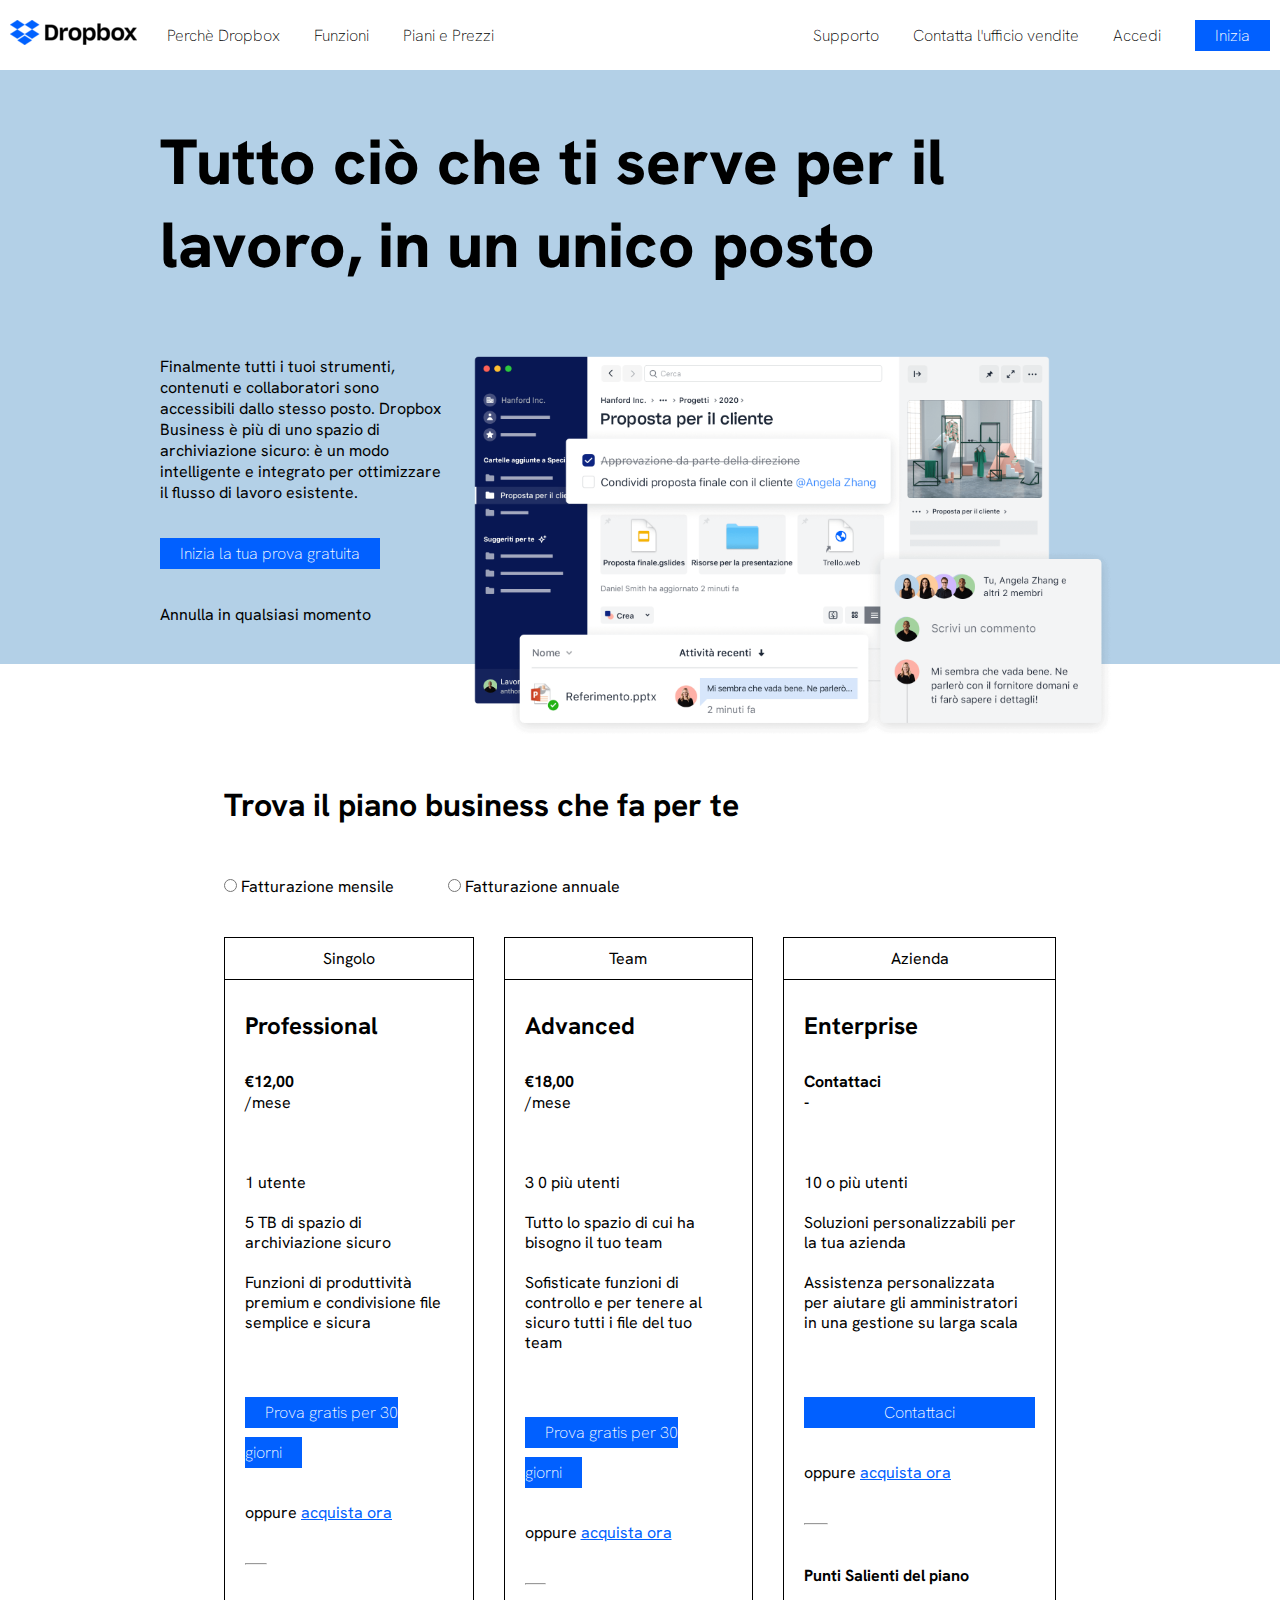
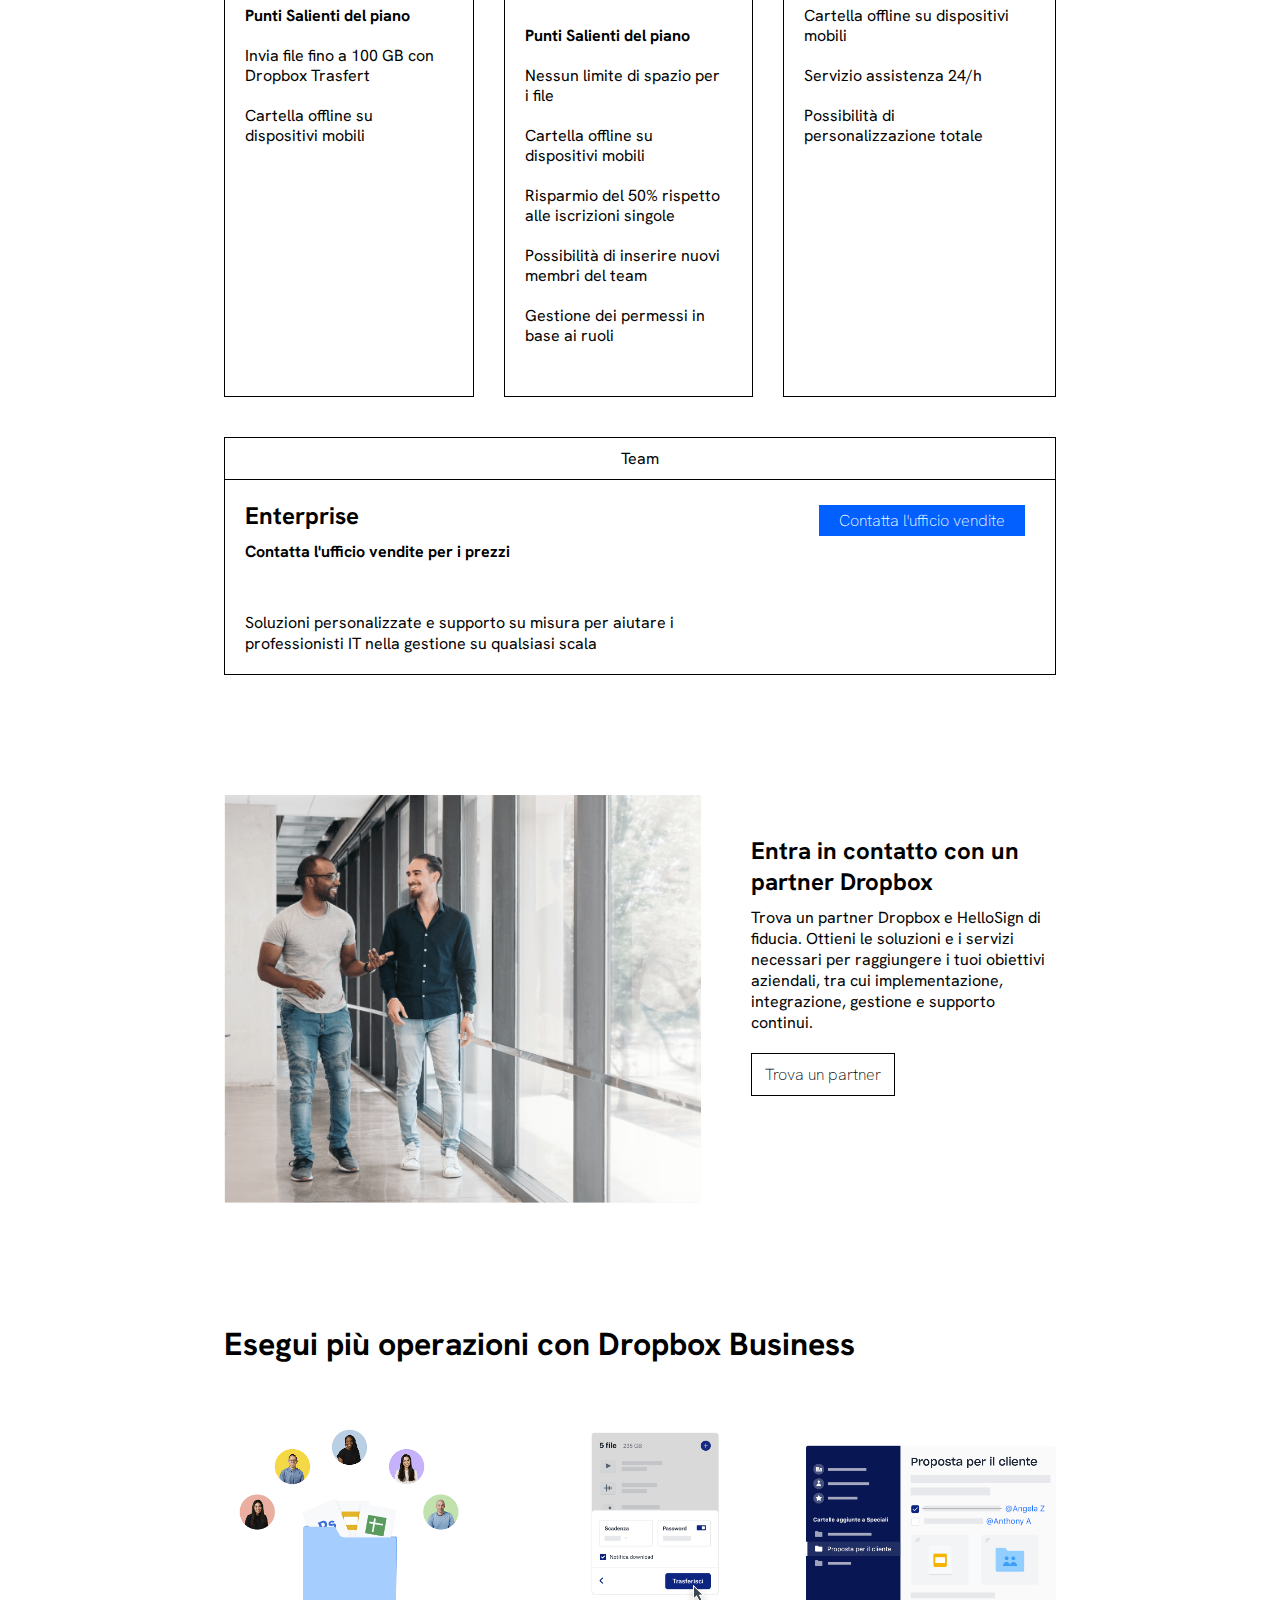
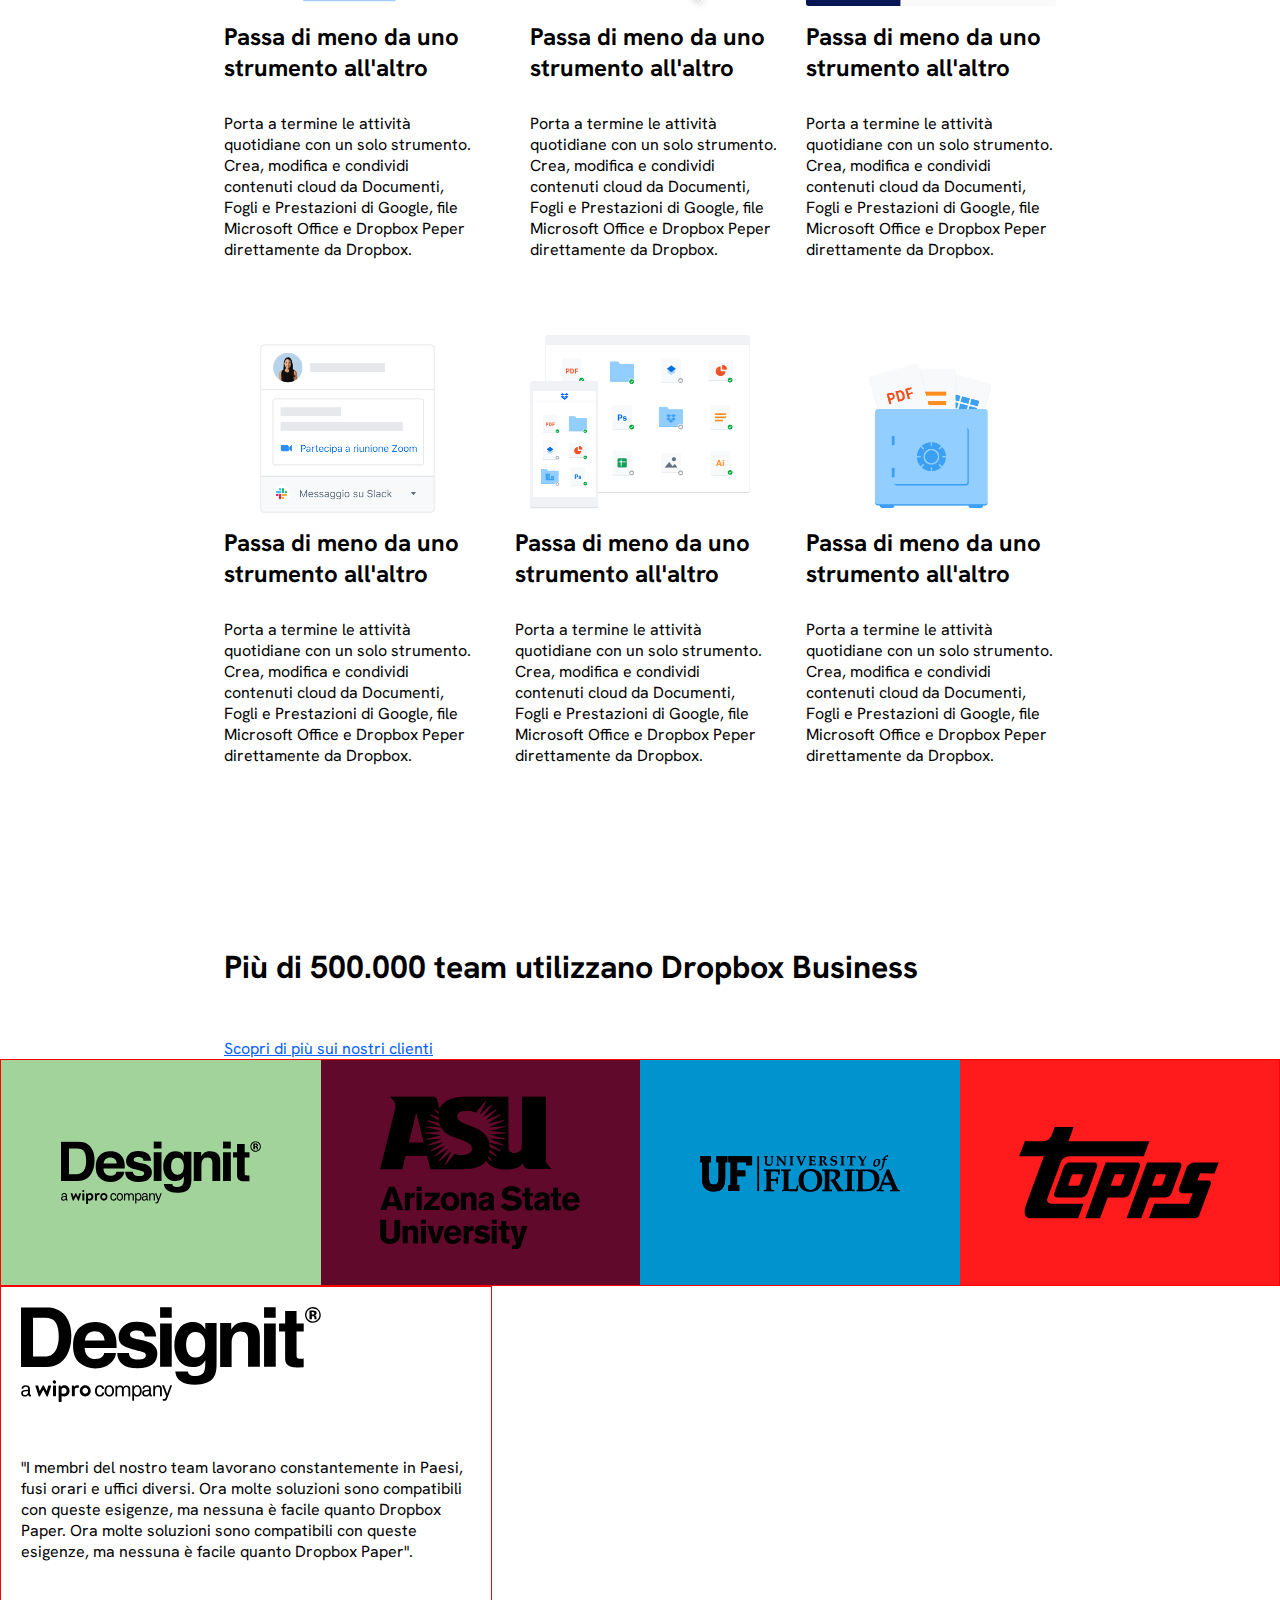
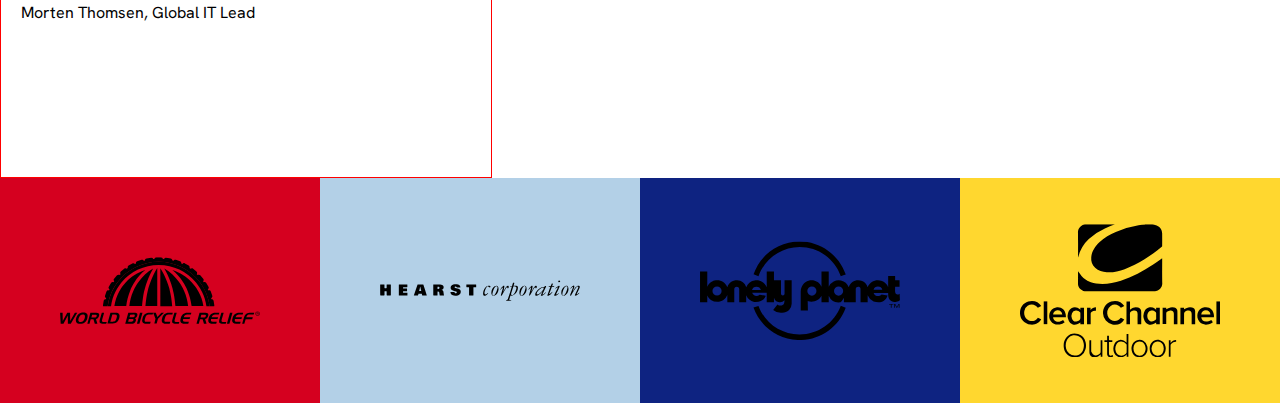
==== index.html @ f5e3557a "start section logo" ====
<!DOCTYPE html>
<html lang="en">
<head>
    <meta charset="UTF-8">
    <meta name="viewport" content="width=device-width, initial-scale=1.0">
    <link href="https://fonts.googleapis.com/css2?family=Hanken+Grotesk:wght@100;200;300;400;700;800&display=swap" rel="stylesheet">
    <link rel="stylesheet" href="https://cdnjs.cloudflare.com/ajax/libs/font-awesome/6.4.2/css/all.min.css" integrity="sha512-z3gLpd7yknf1YoNbCzqRKc4qyor8gaKU1qmn+CShxbuBusANI9QpRohGBreCFkKxLhei6S9CQXFEbbKuqLg0DA==" crossorigin="anonymous" referrerpolicy="no-referrer" />
    <link rel="stylesheet" href="css/style.css">
    <title>Dropbox</title>
</head>
<body>
    <!-- header -->
    <header>
        <nav class="d-flex flex-space-between padding">
            <div class="d-flex flex-space-between">
                <div class="logo">
                    <img src="img/logo-small.png" alt="logo Dropbox">
                </div>
                <div class="list">
                    <a href="#" class="padding-right">Perchè Dropbox</a>
                    <a href="#" class="padding-right">Funzioni</a>
                    <a href="#" class="padding-right">Piani e Prezzi</a>
                </div>
            </div>
            <div class="list">
                <a href="#" class="padding-right">Supporto</a>
                <a href="#" class="padding-right">Contatta l'ufficio vendite</a>
                <a href="#" class="padding-right">Accedi</a>
                <a href="#" class="button-blue padding-right white-text">Inizia</a>
            </div>
        </nav>
        <div class="hero">
            <div class="container">
                <h1>Tutto ciò che ti serve per il lavoro, in un unico posto</h1>
                <div class="d-flex flex-start container-hero">
                    <div class="text-hero">
                        <p>Finalmente tutti i tuoi strumenti, contenuti e collaboratori sono accessibili dallo stesso posto. Dropbox Business è più di uno spazio di archiviazione sicuro: è un modo intelligente e integrato per ottimizzare il flusso di lavoro esistente.
                        </p>
                        <div class="padding-top"><a href="#" class="button-blue white-text">Inizia la tua prova gratuita</a></div>
                        <p class="padding-top">Annulla in qualsiasi momento</p>
                       <a href="#piani-pagamento"><i class="fa-solid fa-arrow-down padding-top"></i></a>
                    </div>
                    <div class="image-hero">
                        <img src="img/jumbo.png" alt="">
                    </div>
                </div>
            </div>
        </div>
    </header>

    <!-- main -->
    <main>
        <section id="piani-pagamento" class="container-section">
            <div>
                <h2>Trova il piano business che fa per te</h2>
                <label for="fatturazione-mensile" class="checkbox">
                    <input type="radio" id="fatturazione-mensile"> Fatturazione mensile
                </label>
                <label for="fatturazione-annuale" class="checkbox">
                    <input type="radio" id="fatturazione-annuale"> Fatturazione annuale
                </label>
            </div>
            <div class="d-flex">
                <div class="box margin-right">
                    <div class="user">
                        <i class="fa-solid fa-user"></i> Singolo
                    </div>
                    <div class="info">
                        <h3>Professional</h3>
                        <p><span class="bold">&euro;12,00 </span><br>/mese </p>
                        <ul class="padding-top">
                            <li>
                                <i class="fa-solid fa-user"></i> 1 utente
                            </li>
                            <li>
                                <i class="fa-solid fa-folder"></i> 5 TB di spazio di archiviazione sicuro
                            </li>
                            <li>
                                <i class="fa-solid fa-diagram-project"></i> Funzioni di produttività premium e condivisione file semplice e sicura
                            </li>
                        </ul>
                        <div class="button-info">
                            <a href="#" class="white-text button-blue">Prova gratis per 30 giorni</a>
                            <p>oppure <a href="#" class="link-border">acquista ora</a></p>
                        </div>
                        <hr>
                        <div class="padding-top">
                            <h4>Punti Salienti del piano</h4>
                            <ul>
                                <li><i class="fa-solid fa-check checkmark"></i> Invia file fino a 100 GB con Dropbox Trasfert</li>
                                <li><i class="fa-solid fa-check checkmark"></i> Cartella offline su dispositivi mobili</li>
                            </ul>
                        </div>
                    </div>
                </div>
                <div class="box margin-right">
                    <div class="user">
                        <i class="fa-solid fa-users"></i> Team
                    </div>
                    <div class="info">
                        <h3>Advanced</h3>
                        <p><span class="bold">&euro;18,00 </span><br>/mese</p>
                        <ul class="padding-top">
                            <li>
                                <i class="fa-solid fa-users"></i> 3 0 più utenti
                            </li>
                            <li>
                                <i class="fa-solid fa-folder"></i> Tutto lo spazio di cui ha bisogno il tuo team
                            </li>
                            <li>
                                <i class="fa-solid fa-diagram-project"></i> Sofisticate funzioni di controllo e per tenere al sicuro tutti i file del tuo team
                            </li>
                        </ul>
                        <div class="button-info">
                            <a href="#" class="white-text button-blue">Prova gratis per 30 giorni</a>
                            <p>oppure <a href="#" class="link-border">acquista ora</a></p>
                        </div>
                        <hr>
                        <div class="padding-top">
                            <h4>Punti Salienti del piano</h4>
                            <ul>
                                <li><i class="fa-solid fa-check checkmark"></i> Nessun limite di spazio per i file</li>
                                <li><i class="fa-solid fa-check checkmark"></i> Cartella offline su dispositivi mobili</li>
                                <li><i class="fa-solid fa-check checkmark"></i> Risparmio del 50% rispetto alle iscrizioni singole</li>
                                <li><i class="fa-solid fa-check checkmark"></i> Possibilità di inserire nuovi membri del team</li>
                                <li><i class="fa-solid fa-check checkmark"></i> Gestione dei permessi in base ai ruoli</li>
                            </ul>
                        </div>
                    </div>
                </div>
                <div class="box">
                    <div class="user">
                        <i class="fa-solid fa-building"></i> Azienda
                    </div>
                    <div class="info">
                        <h3>Enterprise</h3>
                        <p class="bold">Contattaci <br>-</p>
                        <ul class="padding-top">
                            <li>
                                <i class="fa-solid fa-user"></i> 10 o più utenti
                            </li>
                            <li>
                                <i class="fa-solid fa-folder"></i> Soluzioni personalizzabili per la tua azienda
                            </li>
                            <li>
                                <i class="fa-solid fa-diagram-project"></i> Assistenza personalizzata per aiutare gli amministratori in una gestione su larga scala
                            </li>
                        </ul>
                        <div class="button-info">
                            <a href="#" class=" button-container">Contattaci</a>
                            <p>oppure <a href="#" class="link-border">acquista ora</a></p>
                        </div>
                        <hr>
                        <div class="padding-top">
                            <h4>Punti Salienti del piano</h4>
                            <ul>
                                <li><i class="fa-solid fa-check checkmark"></i> Cartella offline su dispositivi mobili</li>
                                <li><i class="fa-solid fa-check checkmark"></i> Servizio assistenza 24/h</li>
                                <li><i class="fa-solid fa-check checkmark"></i> Possibilità di personalizzazione totale</li>
                            </ul>
                        </div>
                    </div>
                </div>
            </div>
            <div>
                <div class="box-team">
                    <div class="user">
                        <i class="fa-solid fa-users"></i> Team
                    </div>
                    <div class="d-flex flex-start">
                        <div class="info-team">
                            <h3>Enterprise</h3>
                            <p class="bold">Contatta l'ufficio vendite per i prezzi<br></p>
                            <p class="sub-text">Soluzioni personalizzate e supporto su misura per aiutare i professionisti IT nella gestione su qualsiasi scala</p>
                        </div>
                        <div class="button-team">
                            <a href="#" class=" button-blue white-text">Contatta l'ufficio vendite</a>
                        </div>
                    </div>
                </div>
            </div>
        </section>
        <section class="container-section">
            <div class="d-flex">
                <div class="partner-image">
                    <img src="img/partner.png" alt="work partner">
                </div>
                <div class="text-partner">
                    <h3>Entra in contatto con un partner Dropbox</h3>
                    <p>Trova un partner Dropbox e HelloSign di fiducia. Ottieni le soluzioni e i servizi necessari per raggiungere i tuoi obiettivi aziendali, tra cui implementazione, integrazione, gestione e supporto continui.</p>
                    <p class="white-button"><a href="#">Trova un partner</a></p>
                </div>
            </div>
        </section>
        <section class="container-section">
            <h2>Esegui più operazioni con Dropbox Business</h2>
            <div class="d-flex flex-space-between wrap">
                <div class="operation margin-right">
                    <img src="img/business-feature-switching-tools.png" alt="switching tools">
                    <h3>Passa di meno da uno strumento all'altro</h3>
                    <p>Porta a termine le attività quotidiane con un solo strumento. Crea, modifica e condividi contenuti cloud da Documenti, Fogli e Prestazioni di Google, file Microsoft Office e Dropbox Peper direttamente da Dropbox.</p>
                </div>
                <div class="operation">
                    <img src="img/business-feature-send-files-it.png" alt="send file">
                    <h3>Passa di meno da uno strumento all'altro</h3>
                    <p>Porta a termine le attività quotidiane con un solo strumento. Crea, modifica e condividi contenuti cloud da Documenti, Fogli e Prestazioni di Google, file Microsoft Office e Dropbox Peper direttamente da Dropbox.</p>
                </div>
                <div class="operation">
                    <img src="img/business-feature-coordinate-it.png" alt="business coordinate">
                    <h3>Passa di meno da uno strumento all'altro</h3>
                    <p>Porta a termine le attività quotidiane con un solo strumento. Crea, modifica e condividi contenuti cloud da Documenti, Fogli e Prestazioni di Google, file Microsoft Office e Dropbox Peper direttamente da Dropbox.</p>
                </div>
                <div class="operation">
                    <img src="img/business-feature-integrations-it.png" alt="zoom call">
                    <h3>Passa di meno da uno strumento all'altro</h3>
                    <p>Porta a termine le attività quotidiane con un solo strumento. Crea, modifica e condividi contenuti cloud da Documenti, Fogli e Prestazioni di Google, file Microsoft Office e Dropbox Peper direttamente da Dropbox.</p>
                </div>
                <div class="operation">
                    <img src="img/business-feature-multi-device.png" alt="multi device">
                    <h3>Passa di meno da uno strumento all'altro</h3>
                    <p>Porta a termine le attività quotidiane con un solo strumento. Crea, modifica e condividi contenuti cloud da Documenti, Fogli e Prestazioni di Google, file Microsoft Office e Dropbox Peper direttamente da Dropbox.</p>
                </div>
                <div class="operation">
                    <img src="img/business-feature-security.png" alt="security">
                    <h3>Passa di meno da uno strumento all'altro</h3>
                    <p>Porta a termine le attività quotidiane con un solo strumento. Crea, modifica e condividi contenuti cloud da Documenti, Fogli e Prestazioni di Google, file Microsoft Office e Dropbox Peper direttamente da Dropbox.</p>
                </div>
            </div>
        </section>
        <section class="container-section">
            <h2>Più di 500.000 team utilizzano Dropbox Business</h2>
            <a href="#" class="link-border">Scopri di più sui nostri clienti </a>
        </section>
        <section>
            <div>
                <div class="d-flex debug team wrap">
                    <div id="designit" class="size-logo">
                        <img src="img/designit.svg" alt="logo designit">
                    </div>
                    <div id="asu" class="size-logo">
                        <img src="img/arizona_state_university.svg" alt="logo Arizona State University">
                    </div>
                    <div id="uf" class="size-logo">
                        <img src="img/university_of_florida.svg" alt="logo University of Florida">
                    </div>
                    <div id="topps" class="size-logo">
                        <img src="img/topps.svg" alt="logo Topps">
                    </div>
                </div>
                <div class="declaration debug">
                    <img src="img/designit.svg" alt="logo designit">
                    <p>"I membri del nostro team lavorano constantemente in Paesi, fusi orari e uffici diversi. Ora molte soluzioni sono compatibili con queste esigenze, ma nessuna è facile quanto Dropbox Paper. Ora molte soluzioni sono compatibili con queste esigenze, ma nessuna è facile quanto Dropbox Paper".</p>
                    <p class="padding-top">Morten Thomsen, Global IT Lead</p>
                </div>
                <div class="d-flex team wrap">
                    <div id="w-bicycle" class="size-logo">
                        <img src="img/world_bicycle_relief.svg" alt="logo World Bicycle Relief">
                    </div>
                    <div id="hearst" class="size-logo">
                        <img src="img/hearst_corp.svg" alt="logo Hearst corporation">
                    </div>
                    <div id="lonely-planet" class="size-logo">
                        <img src="img/lonely_planet.svg" alt="logo Lonely Planet">
                    </div>
                    <div id="cco" class="size-logo">
                        <img src="img/clear_channel.svg" alt="logo Clear Channel Outdoor">
                    </div>
                </div>
            </div>
        </section>
    </main>

    <!-- footer -->
    <footer></footer>
</body>
</html>
---- css/style.css ----
*{
    margin: 0;
    padding: 0;
    box-sizing: border-boxs;
    font-family: 'Hanken Grotesk', sans-serif;
}
html{
    scroll-behavior: smooth;
}
/* color */
:root {
	--color-button: #0160ff;
	--color-background-hero: #b3d0e7;
	--color-text-color: #701f2f;
	--color-secondary-color: #000000;
	--color-primary-color: #ffffff;
	--color-square-1: #a2d39b;
	--color-square-2: #61092b;
	--color-square-3: #0093ce;
	--color-square-4: #ff1b1c;
	--color-big-square: #f5f5f5;
	--color-square-5: #d5001f;
	--color-square-6: #b3d0e7;
	--color-square-7: #0e2381;
	--color-square-8: #ffd72f;
	--color-footer-text: #f5fffe;
}
/* general */
a{
    text-decoration: none;
    color: var(--color-secondary-color);
    font-weight: 200;
}
.padding-right{
    padding-right: 30px;
}
.padding-top{
    padding-top: 40px;
}
.d-flex{
    display: flex;
    flex-flow: row nowrap;
}
.flex-space-between{
    justify-content: space-between;
    align-items: center;
}
.debug{
    border: 1px solid red;
}
.button-blue{
    background-color: var(--color-button);
    padding: 5px 20px;
    text-align: center;
}
.white-text{
    color: var(--color-primary-color);
}
.container{
    max-width: 1200px;
    width: 75%;
    margin: 0 auto;
    padding-top: 50px;
}
.container-section{
    max-width: 1000px;
    width: 65%;
    margin: 0 auto;
    padding-top: 120px;
}
h2{
    font-size: 2em;
    padding-bottom: 50px;
}
ul li{
    list-style: none;
    line-height: 20px;
}

/* header nav */
nav{
    padding: 20px 10px;
}
.logo img{
    padding-right: 30px;
}

/* header hero */
.hero{
    background-color: var(--color-background-hero);
}
h1{
    font-size: 4em;
    font-weight: 800;
    padding-right: 50px;
}
.text-hero{
    padding-bottom: 10px;
    width: 30%;
}
.image-hero{
    width: 70%;
}
.image-hero img{
    width: 100%;
    display: block;
}
.text-hero i{
    font-size: 50px;
}
.container-hero{
    position: relative;
    bottom: -70px;
}
/* section 1*/
.checkbox{
    margin-right: 50px;
}
.box{
    width: calc(100%/3);
    border: 1px solid black;
    margin-top: 40px;
}
.margin-right{
    margin-right: 30px;
}
.user{
    border-bottom: 1px solid black;
    text-align: center;
    padding: 10px;
}
.info{
    padding: 30px 20px 50px 20px;
    width: 80%;
}
.info p,ul li{
    padding-top: 20px;
}
.button-info{
    padding: 60px 0px 30px 0px;
    line-height: 40px;
    width: 100%;
}
.link-border{
    text-decoration: underline;
    color: var(--color-button);
    font-weight: 400;
}
hr{
    width: 10%;
}
.checkmark{
    color: var(--color-button);
}
h3{
    font-size: 1.5em;
    padding-bottom: 10px;
}
.bold{
    font-weight: 700;
}
.button-container{
    background-color: var(--color-button);
    color: var(--color-primary-color);
    padding: 5px 80px;
    text-align: center;
}
.box-team{
    border: 1px solid black;
    margin-top: 40px;
}
.info-team{
    width: 60%;
    padding: 20px;
}
.sub-text{
   padding-top: 50px;
}
.button-team{
    width: 30%;
    padding: 30px;
    text-align: end;
}
.flex-start{
    justify-content: space-between;
    align-items: flex-start;
}

/* section 2 */
.text-partner{
    width: 90%;
    padding: 40px 0px 0px 50px;
}
.partner-image img{
    width: 100%;
    object-fit: cover;
    display: block;
}
.white-button{
    margin-top: 20px;
    border: 1px solid var(--color-secondary-color);
    width: 40%;
    padding: 10px;
    text-align: center;
}

/* section 3 */
.operation{
    width: 30%;
    padding-bottom: 60px;
}
.operation h3{
    padding-bottom: 30px;
}
.operation img{
    width: 100%;
}
.wrap{
    flex-wrap: wrap;
}

/* section 5 */
.size-logo{
    width: 25%;
    height: 25vh;
    position: relative;
}
.team{
}
.team img{
    width: 200px;
    position: absolute;
    top: 50%;
    left: 50%;
    transform: translate(-50%, -50%);
}
#designit{
    background-color: var(--color-square-1);
}
#asu{
    background-color: var(--color-square-2);
}
#uf{
    background-color: var(--color-square-3);
}
#topps{
    background-color: var(--color-square-4);
}
.declaration{
    height: 50vh;
    width: 50vh;
    padding: 20px;
}
.declaration img{
    width: 300px;
    padding-bottom: 50px;
}
#w-bicycle{
    background-color: var(--color-square-5);
}
#hearst{
    background-color: var(--color-square-6);
}
#lonely-planet{
    background-color: var(--color-square-7);
}
#cco{
    background-color: var(--color-square-8);
}
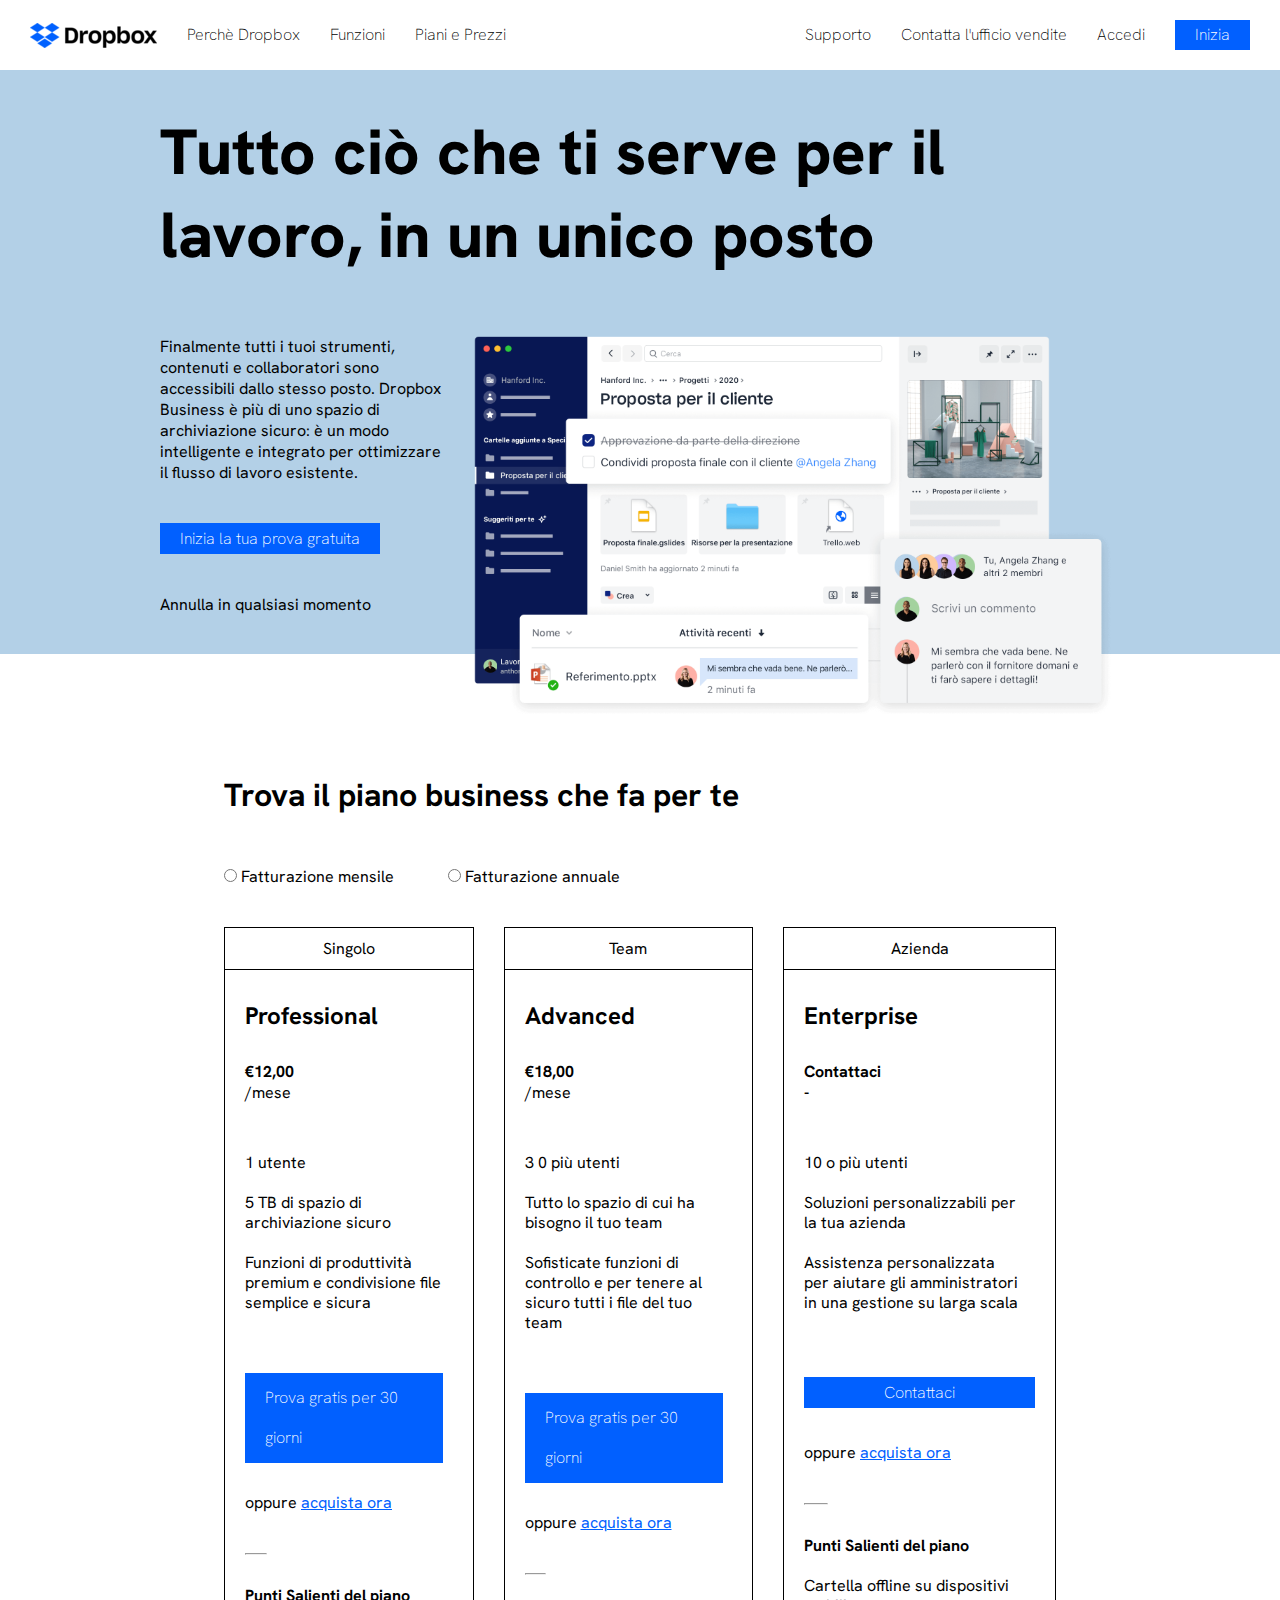
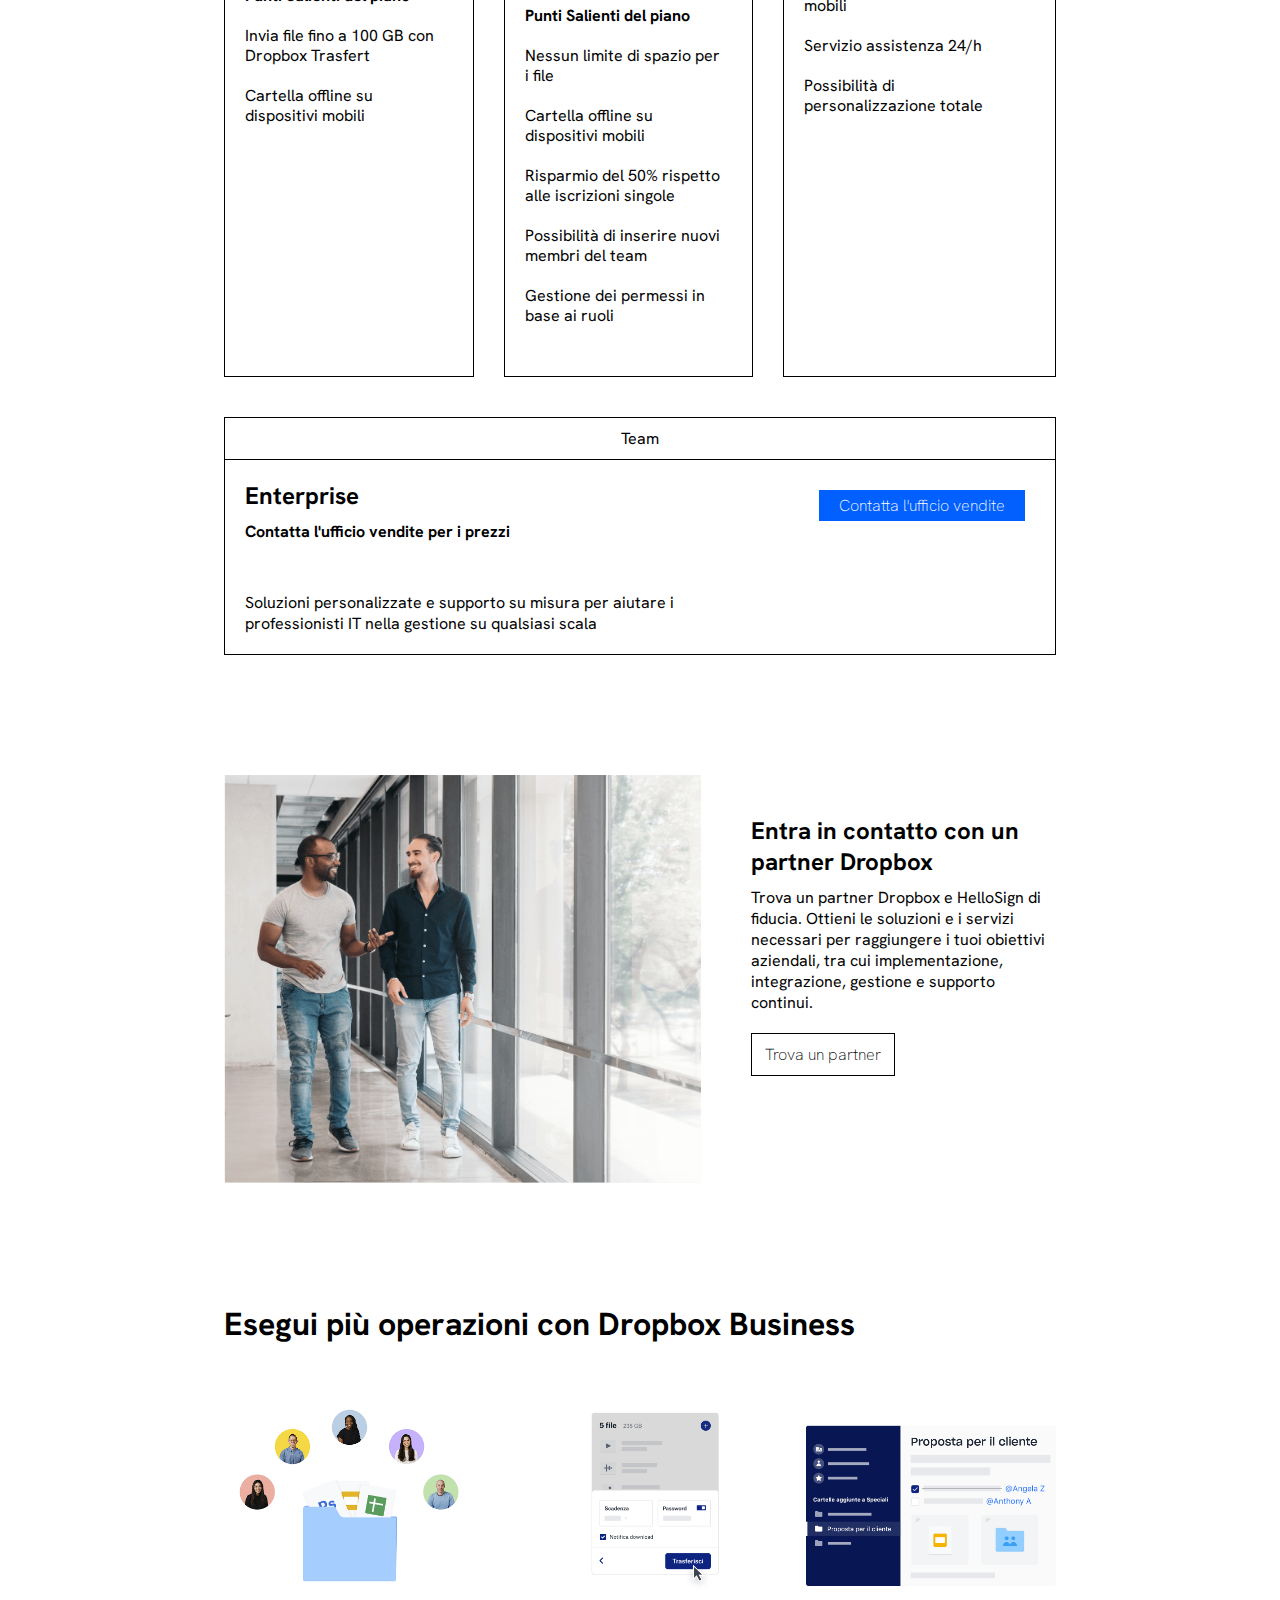
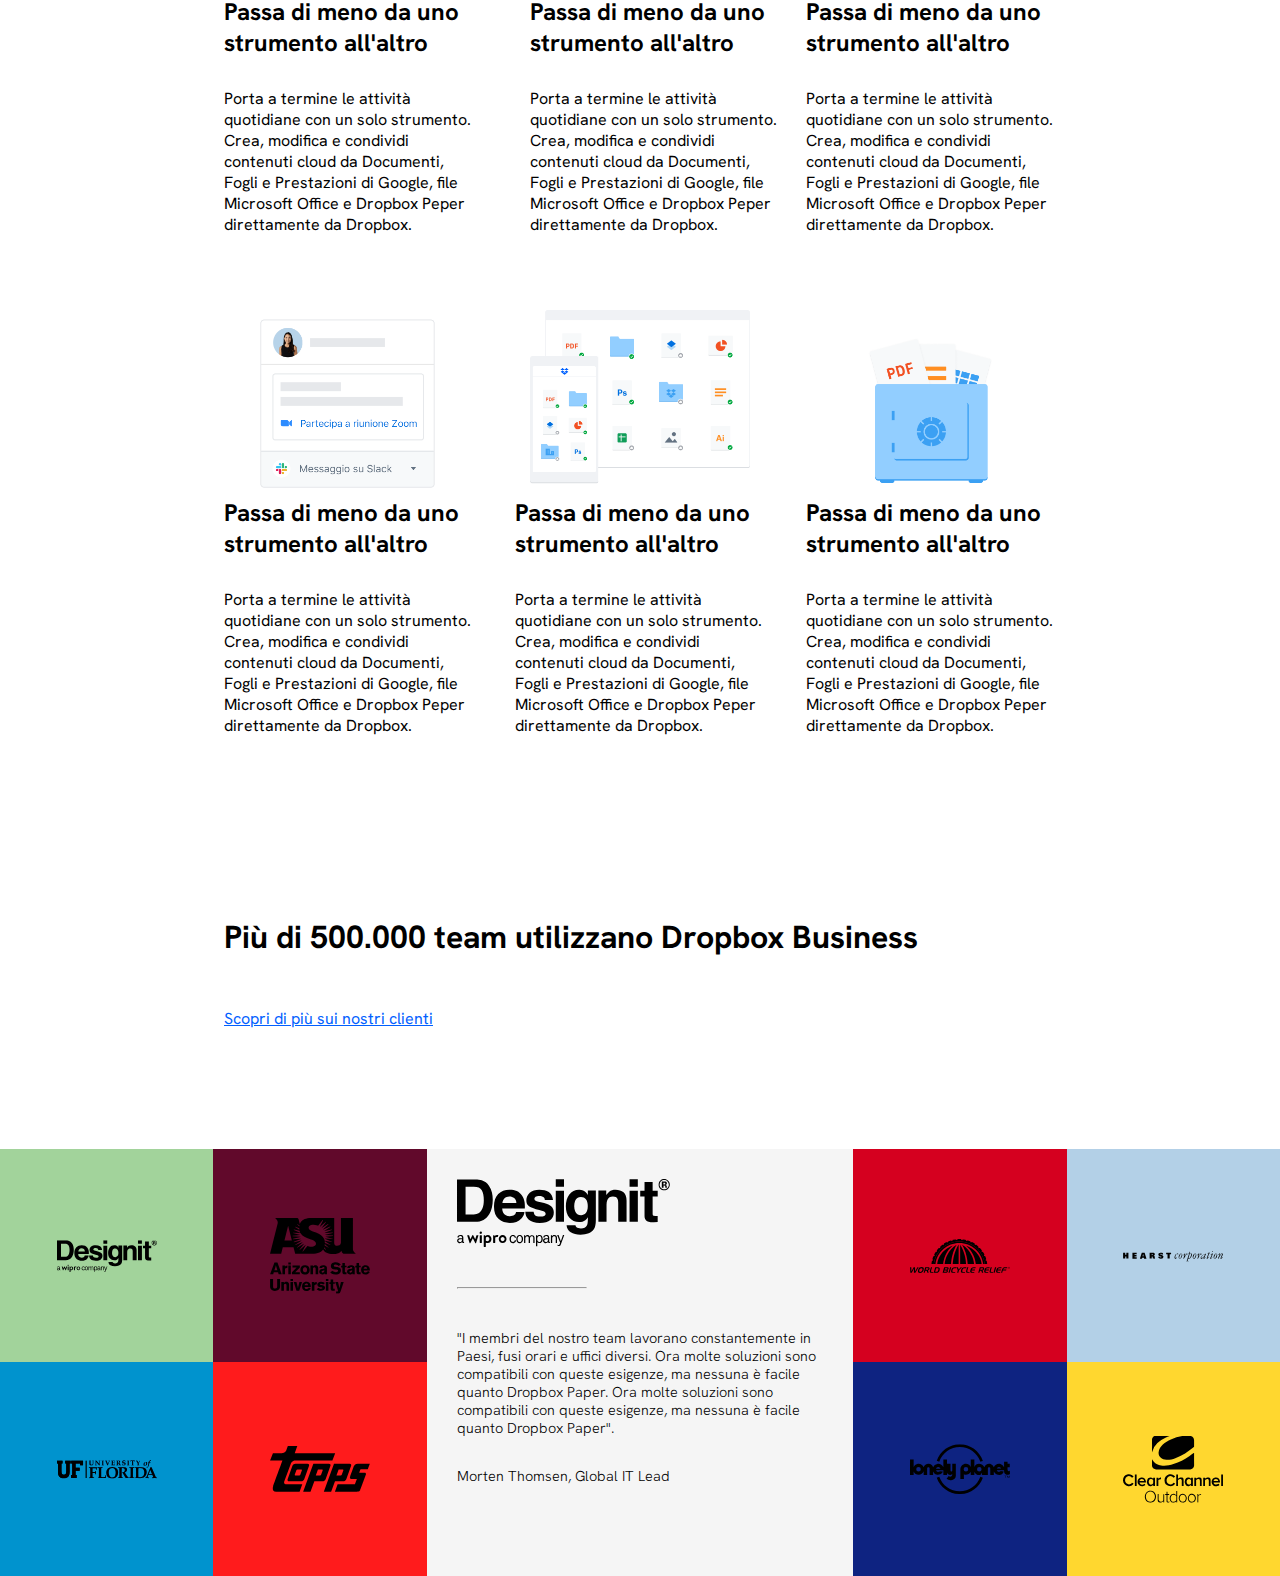
==== commit 9acce29b: "finish section logo" ====
--- a/index.html
+++ b/index.html
@@ -11,41 +11,39 @@
 <body>
     <!-- header -->
     <header>
-        <nav class="d-flex flex-space-between padding">
-            <div class="d-flex flex-space-between">
-                <div class="logo">
+        <nav class="d-flex flex-space-between">
+            <ul class="d-flex align-center">
+                <li class="padding-left">
                     <img src="img/logo-small.png" alt="logo Dropbox">
-                </div>
-                <div class="list">
-                    <a href="#" class="padding-right">Perchè Dropbox</a>
-                    <a href="#" class="padding-right">Funzioni</a>
-                    <a href="#" class="padding-right">Piani e Prezzi</a>
-                </div>
-            </div>
-            <div class="list">
-                <a href="#" class="padding-right">Supporto</a>
-                <a href="#" class="padding-right">Contatta l'ufficio vendite</a>
-                <a href="#" class="padding-right">Accedi</a>
-                <a href="#" class="button-blue padding-right white-text">Inizia</a>
-            </div>
+                </li>
+                <li class="padding-left"><a href="#">Perchè Dropbox</a></li>
+                <li class="padding-left"><a href="#">Funzioni</a></li>
+                <li class="padding-left"><a href="#">Piani e Prezzi</a></li>
+            </ul>
+            <ul class="d-flex align-center">
+                <li class="padding-right"><a href="#">Supporto</a></li>
+                <li class="padding-right"><a href="#">Contatta l'ufficio vendite</a></li>
+                <li class="padding-right"><a href="#">Accedi</a></li>
+                <li class="padding-right"><a href="#" class="button-blue">Inizia</a></li>
+            </ul>
         </nav>
-        <div class="hero">
+        <section class="hero">
             <div class="container">
                 <h1>Tutto ciò che ti serve per il lavoro, in un unico posto</h1>
-                <div class="d-flex flex-start container-hero">
+                <div class="d-flex container-hero">
                     <div class="text-hero">
-                        <p>Finalmente tutti i tuoi strumenti, contenuti e collaboratori sono accessibili dallo stesso posto. Dropbox Business è più di uno spazio di archiviazione sicuro: è un modo intelligente e integrato per ottimizzare il flusso di lavoro esistente.
+                        <p class="margin-bottom">Finalmente tutti i tuoi strumenti, contenuti e collaboratori sono accessibili dallo stesso posto. Dropbox Business è più di uno spazio di archiviazione sicuro: è un modo intelligente e integrato per ottimizzare il flusso di lavoro esistente.
                         </p>
-                        <div class="padding-top"><a href="#" class="button-blue white-text">Inizia la tua prova gratuita</a></div>
-                        <p class="padding-top">Annulla in qualsiasi momento</p>
-                       <a href="#piani-pagamento"><i class="fa-solid fa-arrow-down padding-top"></i></a>
+                        <a href="#" class="button-blue margin-bottom">Inizia la tua prova gratuita</a>
+                        <p class="margin-bottom">Annulla in qualsiasi momento</p>
+                        <a href="#piani-pagamento"><i class="fa-solid fa-arrow-down"></i></a>
                     </div>
                     <div class="image-hero">
                         <img src="img/jumbo.png" alt="">
                     </div>
                 </div>
             </div>
-        </div>
+        </section>
     </header>
 
     <!-- main -->
@@ -231,40 +229,41 @@
             <h2>Più di 500.000 team utilizzano Dropbox Business</h2>
             <a href="#" class="link-border">Scopri di più sui nostri clienti </a>
         </section>
-        <section>
-            <div>
-                <div class="d-flex debug team wrap">
-                    <div id="designit" class="size-logo">
-                        <img src="img/designit.svg" alt="logo designit">
-                    </div>
-                    <div id="asu" class="size-logo">
-                        <img src="img/arizona_state_university.svg" alt="logo Arizona State University">
-                    </div>
-                    <div id="uf" class="size-logo">
-                        <img src="img/university_of_florida.svg" alt="logo University of Florida">
-                    </div>
-                    <div id="topps" class="size-logo">
-                        <img src="img/topps.svg" alt="logo Topps">
-                    </div>
-                </div>
-                <div class="declaration debug">
+        <section class="margin-top d-flex">
+            <div class="team-section d-flex wrap">
+                <div id="designit" class="size-logo">
                     <img src="img/designit.svg" alt="logo designit">
-                    <p>"I membri del nostro team lavorano constantemente in Paesi, fusi orari e uffici diversi. Ora molte soluzioni sono compatibili con queste esigenze, ma nessuna è facile quanto Dropbox Paper. Ora molte soluzioni sono compatibili con queste esigenze, ma nessuna è facile quanto Dropbox Paper".</p>
-                    <p class="padding-top">Morten Thomsen, Global IT Lead</p>
-                </div>
-                <div class="d-flex team wrap">
-                    <div id="w-bicycle" class="size-logo">
-                        <img src="img/world_bicycle_relief.svg" alt="logo World Bicycle Relief">
-                    </div>
-                    <div id="hearst" class="size-logo">
-                        <img src="img/hearst_corp.svg" alt="logo Hearst corporation">
-                    </div>
-                    <div id="lonely-planet" class="size-logo">
-                        <img src="img/lonely_planet.svg" alt="logo Lonely Planet">
-                    </div>
-                    <div id="cco" class="size-logo">
-                        <img src="img/clear_channel.svg" alt="logo Clear Channel Outdoor">
-                    </div>
+                </div>
+                <div id="asu" class="size-logo">
+                    <img src="img/arizona_state_university.svg" alt="logo Arizona State University">
+                </div>
+                <div id="uf" class="size-logo">
+                    <img src="img/university_of_florida.svg" alt="logo University of Florida">
+                </div>
+                <div id="topps" class="size-logo">
+                    <img src="img/topps.svg" alt="logo Topps">
+                </div>
+            </div>
+            <div class="team-section">
+                <div class="declaration">
+                    <img src="img/designit.svg" alt="logo designit" class="padding-top padding-left">
+                    <hr>
+                    <p class="padding-left padding-right">"I membri del nostro team lavorano constantemente in Paesi, fusi orari e uffici diversi. Ora molte soluzioni sono compatibili con queste esigenze, ma nessuna è facile quanto Dropbox Paper. Ora molte soluzioni sono compatibili con queste esigenze, ma nessuna è facile quanto Dropbox Paper".</p>
+                    <p class="padding-top padding-left">Morten Thomsen, Global IT Lead</p>
+                </div>
+            </div>
+            <div class="team-section d-flex wrap">
+                <div id="w-bicycle" class="size-logo">
+                    <img src="img/world_bicycle_relief.svg" alt="logo World Bicycle Relief">
+                </div>
+                <div id="hearst" class="size-logo">
+                    <img src="img/hearst_corp.svg" alt="logo Hearst corporation">
+                </div>
+                <div id="lonely-planet" class="size-logo">
+                    <img src="img/lonely_planet.svg" alt="logo Lonely Planet">
+                </div>
+                <div id="cco" class="size-logo">
+                    <img src="img/clear_channel.svg" alt="logo Clear Channel Outdoor">
                 </div>
             </div>
         </section>
--- a/css/style.css
+++ b/css/style.css
@@ -34,8 +34,17 @@
 .padding-right{
     padding-right: 30px;
 }
+.padding-left{
+    padding-left: 30px;
+}
 .padding-top{
-    padding-top: 40px;
+    padding-top: 30px;
+}
+.margin-bottom{
+    margin-bottom: 40px;
+}
+.margin-top{
+    margin-top: 120px;
 }
 .d-flex{
     display: flex;
@@ -45,13 +54,18 @@
     justify-content: space-between;
     align-items: center;
 }
+.align-center{
+    align-items: center;
+    align-content: center;
+}
 .debug{
     border: 1px solid red;
 }
 .button-blue{
     background-color: var(--color-button);
+    color: white;
     padding: 5px 20px;
-    text-align: center;
+    display: inline-block;
 }
 .white-text{
     color: var(--color-primary-color);
@@ -60,13 +74,13 @@
     max-width: 1200px;
     width: 75%;
     margin: 0 auto;
-    padding-top: 50px;
+    padding-top: 30px;
 }
 .container-section{
     max-width: 1000px;
     width: 65%;
     margin: 0 auto;
-    padding-top: 120px;
+    margin-top: 120px;
 }
 h2{
     font-size: 2em;
@@ -76,13 +90,21 @@
     list-style: none;
     line-height: 20px;
 }
-
+img{
+    display: block;
+    width: 100%;
+}
 /* header nav */
 nav{
-    padding: 20px 10px;
-}
-.logo img{
-    padding-right: 30px;
+    position: fixed;
+    top: 0;
+    left: 0;
+    width: 100%;
+    height: 50px;
+    background-color: var(--color-primary-color);
+    z-index: 1000;
+    padding: 10px 0px;
+    text-align: center;
 }
 
 /* header hero */
@@ -93,24 +115,20 @@
     font-size: 4em;
     font-weight: 800;
     padding-right: 50px;
+    padding-top: 80px;
 }
 .text-hero{
-    padding-bottom: 10px;
     width: 30%;
 }
 .image-hero{
     width: 70%;
 }
-.image-hero img{
-    width: 100%;
-    display: block;
-}
 .text-hero i{
     font-size: 50px;
 }
 .container-hero{
     position: relative;
-    bottom: -70px;
+    bottom: -60px;
 }
 /* section 1*/
 .checkbox{
@@ -133,7 +151,7 @@
     padding: 30px 20px 50px 20px;
     width: 80%;
 }
-.info p,ul li{
+.info p,.info ul li{
     padding-top: 20px;
 }
 .button-info{
@@ -220,19 +238,21 @@
 }
 
 /* section 5 */
+.team-section{
+    width: calc(100%/3);
+    height: calc(100vw/3);
+}
 .size-logo{
-    width: 25%;
-    height: 25vh;
+    width: 50%;
+    height: 50%;
     position: relative;
 }
-.team{
-}
-.team img{
-    width: 200px;
+.size-logo img{
     position: absolute;
     top: 50%;
     left: 50%;
     transform: translate(-50%, -50%);
+    width: 100px;
 }
 #designit{
     background-color: var(--color-square-1);
@@ -247,13 +267,18 @@
     background-color: var(--color-square-4);
 }
 .declaration{
-    height: 50vh;
-    width: 50vh;
-    padding: 20px;
+    background-color: var(--color-big-square);
+    font-size: 0.9em;
+    font-weight: 300;
+    width: 100%;
+    height: 100%;
 }
 .declaration img{
-    width: 300px;
-    padding-bottom: 50px;
+    width: 50%;
+}
+.declaration hr{
+    margin: 40px 30px;
+    width: 30%;
 }
 #w-bicycle{
     background-color: var(--color-square-5);
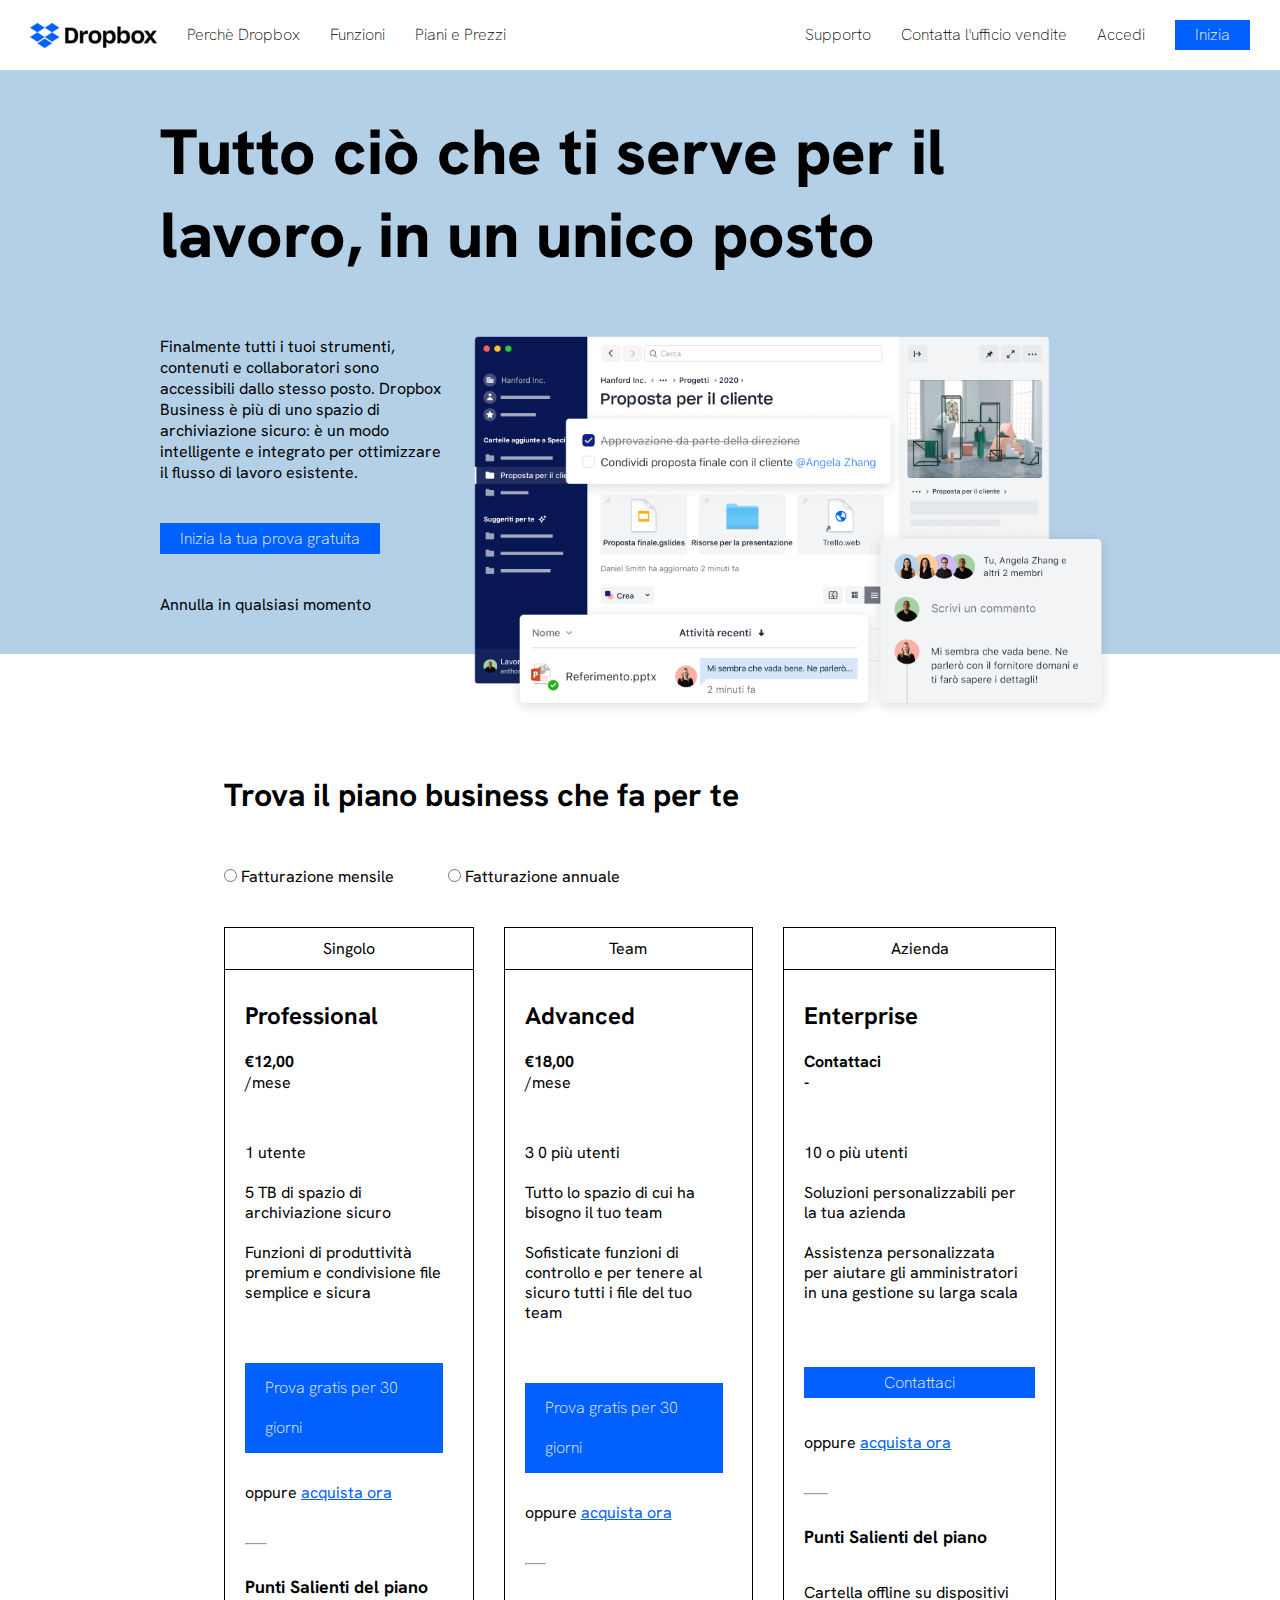
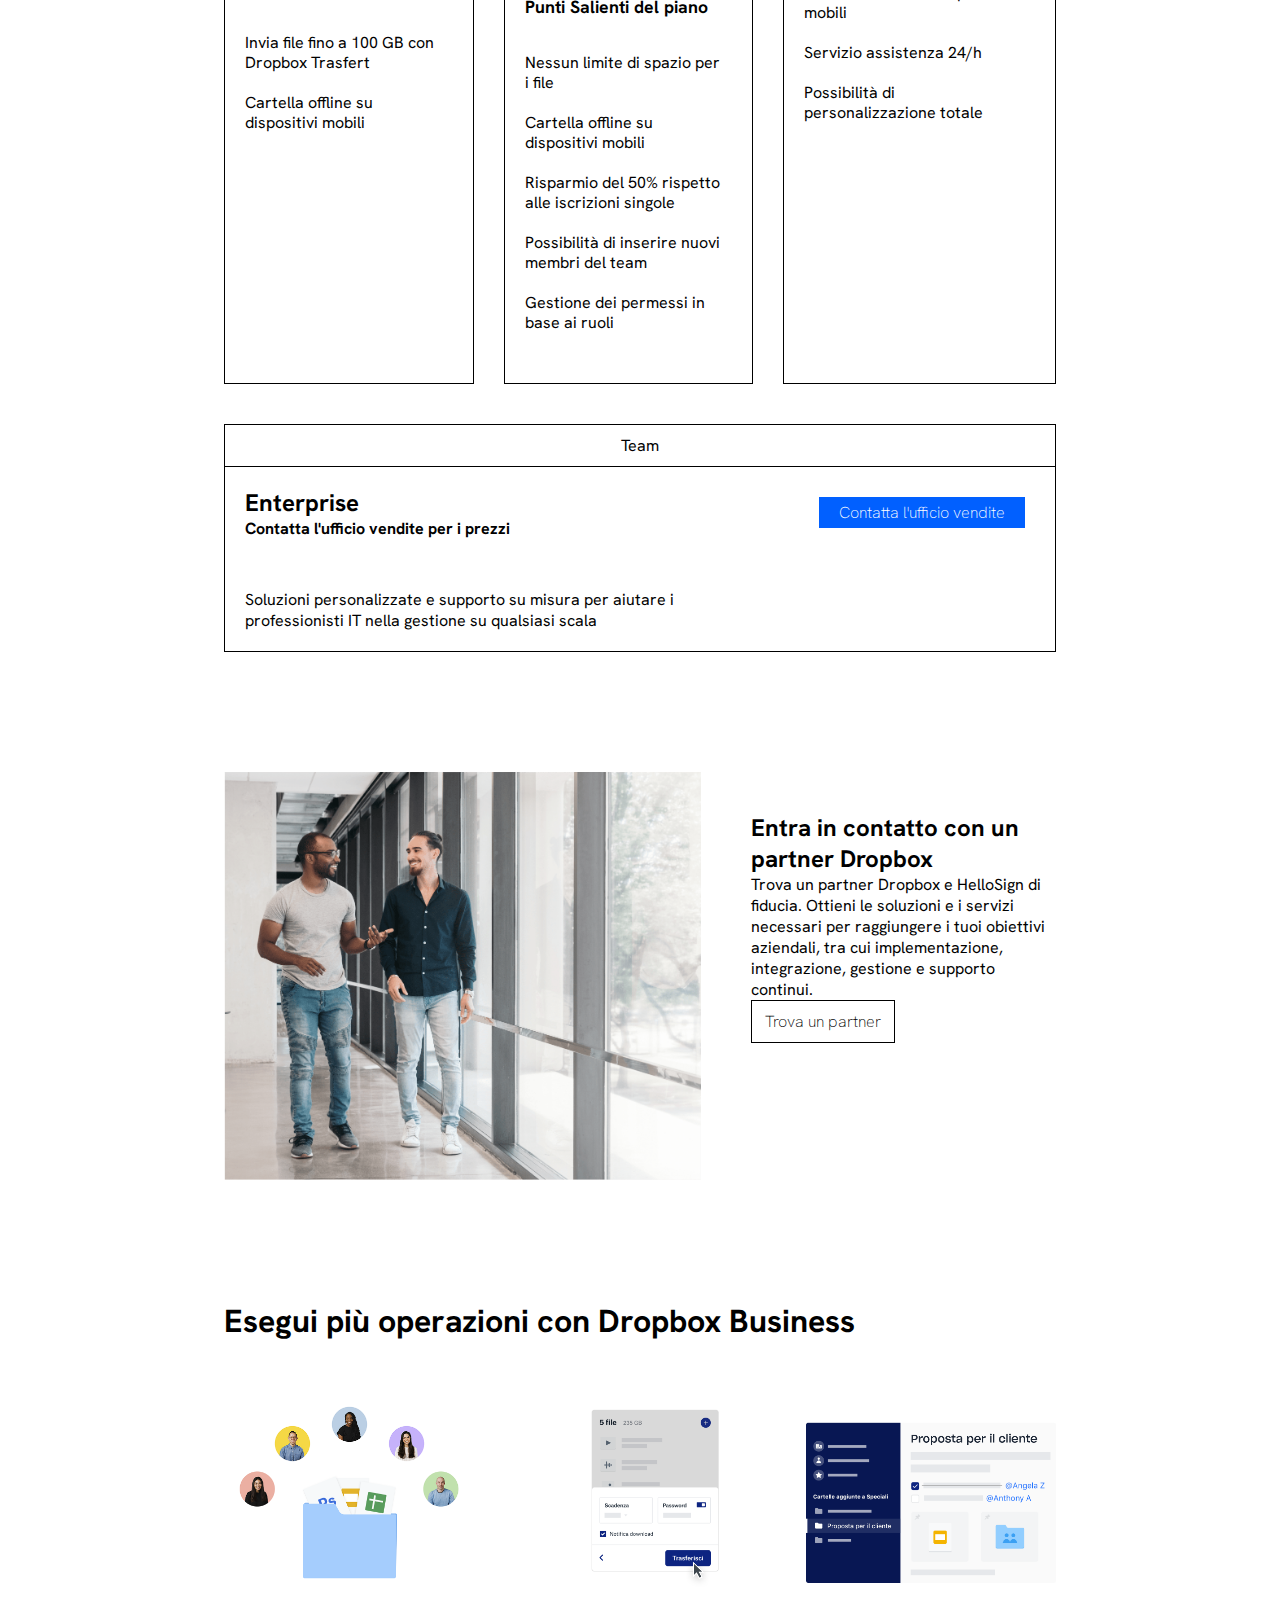
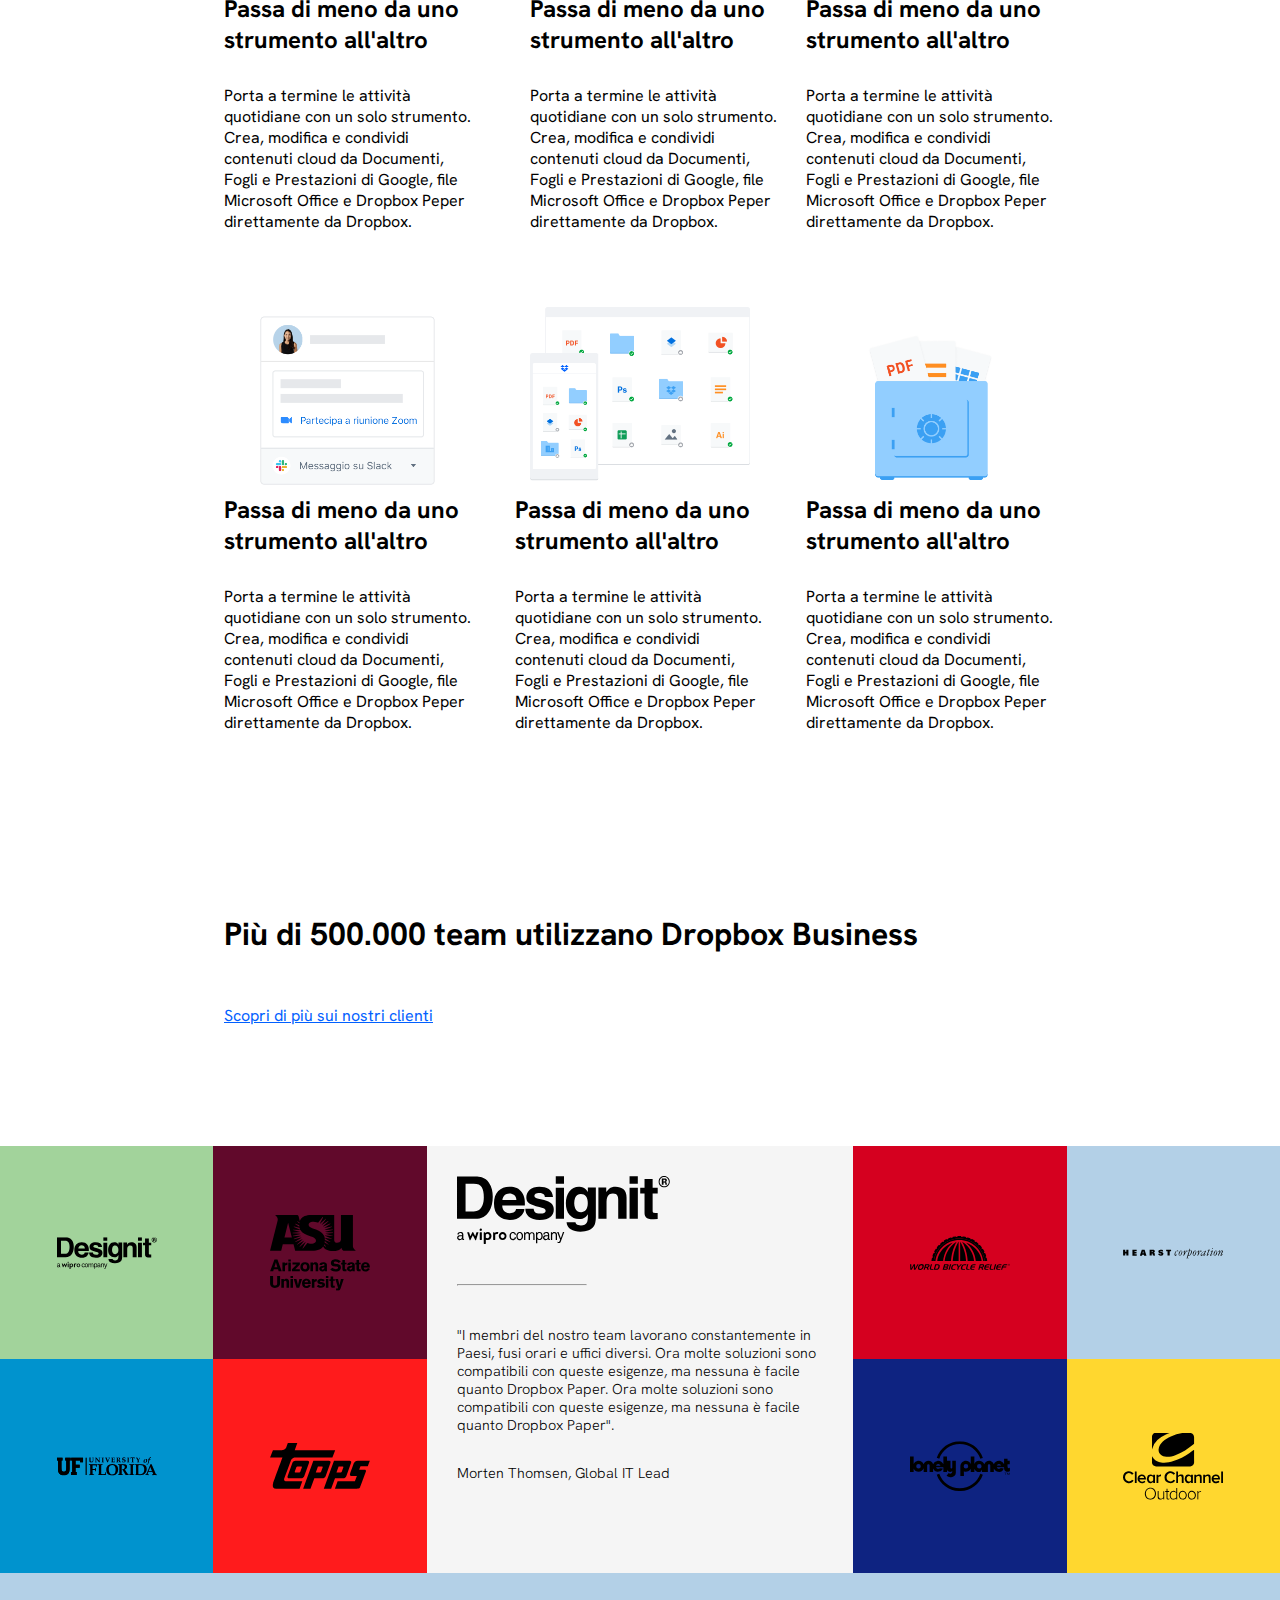
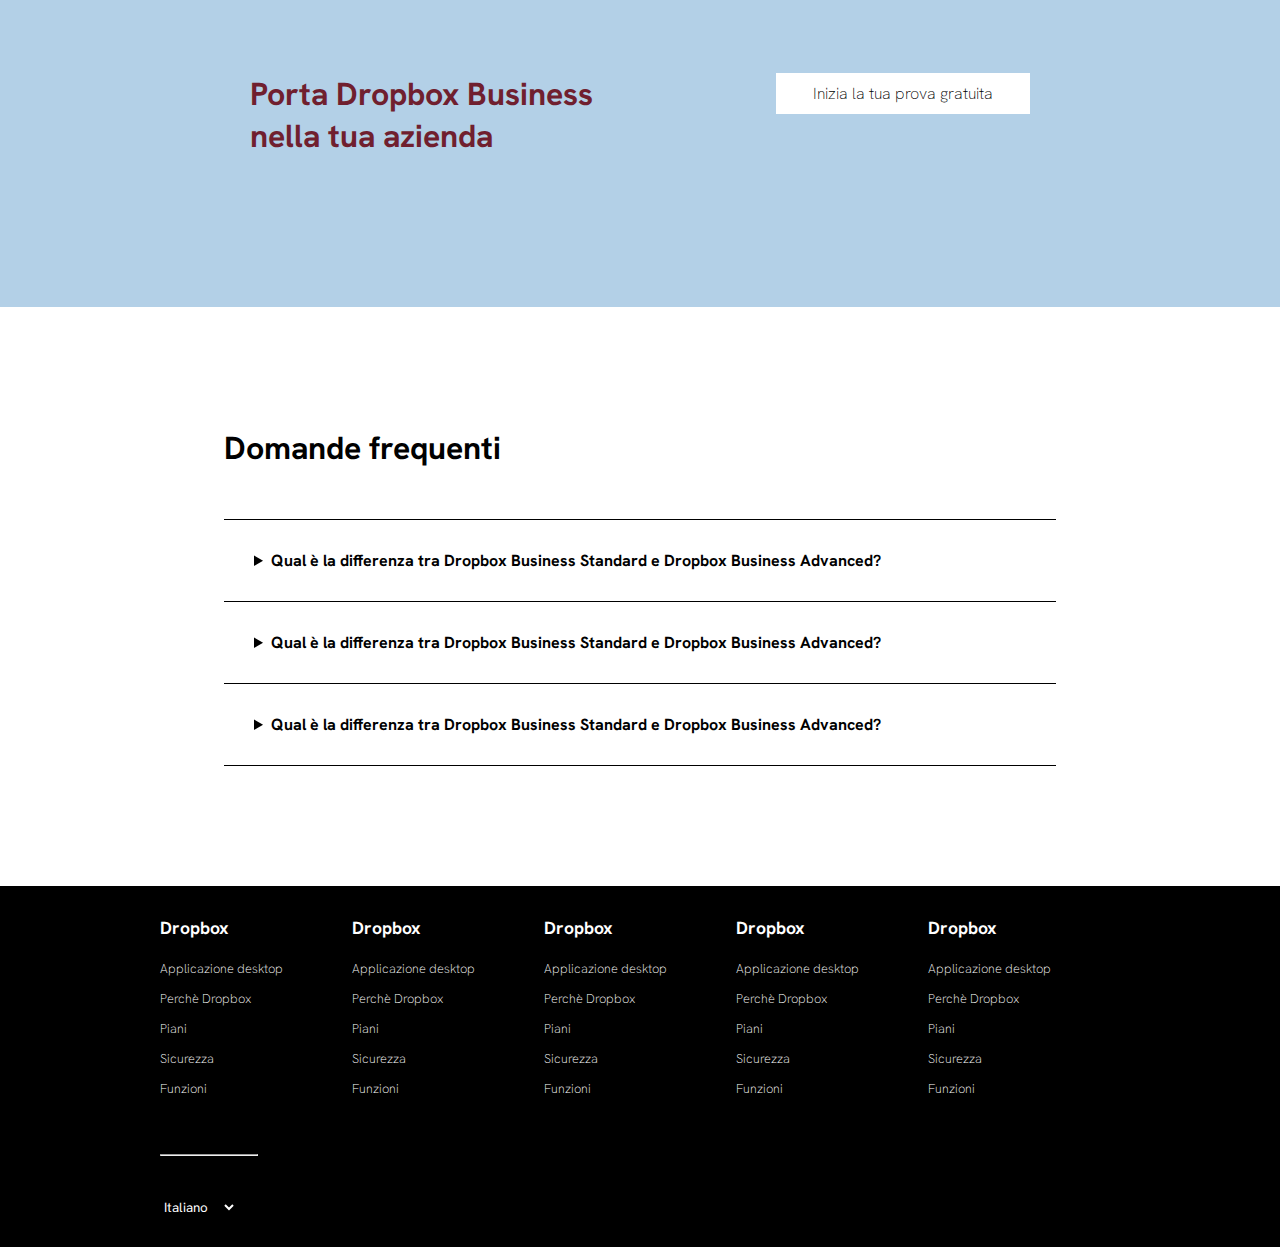
==== commit 48a6254f: "faq section and footer" ====
--- a/index.html
+++ b/index.html
@@ -267,9 +267,95 @@
                 </div>
             </div>
         </section>
+        <section class="prova-gratis d-flex flex-start">
+            <h2>Porta Dropbox Business nella tua azienda</h2>
+            <a href="#">Inizia la tua prova gratuita</a>
+        </section>
+        <section class="container-section">
+            <h2>Domande frequenti</h2>
+            <div class="faq">
+                <details class="border-top">
+                    <summary class="bold">Qual è la differenza tra Dropbox Business Standard e Dropbox Business Advanced?</summary>
+                    <p>Standard offre ai team 5000 GB di spazio di archiviazione con strumenti di sicurezza, condivisione e collaborazione facili da usare. Advanced parte da 15 TB di spazio di archiviazione per team, oltre a solidi controlli di sicurezza e avvisi. Per ulteriori informazioni, confronta i piani Dropbox.</p>
+                </details>
+                <details class="border-top">
+                    <summary class="bold">Qual è la differenza tra Dropbox Business Standard e Dropbox Business Advanced?</summary>
+                    <p>Standard offre ai team 5000 GB di spazio di archiviazione con strumenti di sicurezza, condivisione e collaborazione facili da usare. Advanced parte da 15 TB di spazio di archiviazione per team, oltre a solidi controlli di sicurezza e avvisi. Per ulteriori informazioni, confronta i piani Dropbox.</p>
+                </details>
+                <details class="border-top border-bottom">
+                    <summary class="bold">Qual è la differenza tra Dropbox Business Standard e Dropbox Business Advanced?</summary>
+                    <p>Standard offre ai team 5000 GB di spazio di archiviazione con strumenti di sicurezza, condivisione e collaborazione facili da usare. Advanced parte da 15 TB di spazio di archiviazione per team, oltre a solidi controlli di sicurezza e avvisi. Per ulteriori informazioni, confronta i piani Dropbox.</p>
+                </details>
+
+            </div>
+        </section>
     </main>
 
     <!-- footer -->
-    <footer></footer>
+    <footer class="margin-top">
+        <div class="container d-flex flex-space-between">
+            <section class="footer-section">
+                <h4>Dropbox</h4>
+                <ul>
+                    <li><a href="#" class="white-text">Applicazione desktop</a></li>
+                    <li><a href="#" class="white-text">Perchè Dropbox</a></li>
+                    <li><a href="" class="white-text">Piani</a></li>
+                    <li><a href="#" class="white-text">Sicurezza</a></li>
+                    <li><a href="#" class="white-text">Funzioni</a></li>
+                </ul>
+            </section>
+            <section class="footer-section">
+                <h4>Dropbox</h4>
+                <ul>
+                    <li><a href="#" class="white-text">Applicazione desktop</a></li>
+                    <li><a href="#" class="white-text">Perchè Dropbox</a></li>
+                    <li><a href="" class="white-text">Piani</a></li>
+                    <li><a href="#" class="white-text">Sicurezza</a></li>
+                    <li><a href="#" class="white-text">Funzioni</a></li>
+                </ul>
+            </section>
+            <section class="footer-section">
+                <h4>Dropbox</h4>
+                <ul>
+                    <li><a href="#" class="white-text">Applicazione desktop</a></li>
+                    <li><a href="#" class="white-text">Perchè Dropbox</a></li>
+                    <li><a href="" class="white-text">Piani</a></li>
+                    <li><a href="#" class="white-text">Sicurezza</a></li>
+                    <li><a href="#" class="white-text">Funzioni</a></li>
+                </ul>
+            </section>
+            <section class="footer-section">
+                <h4>Dropbox</h4>
+                <ul>
+                    <li><a href="#" class="white-text">Applicazione desktop</a></li>
+                    <li><a href="#" class="white-text">Perchè Dropbox</a></li>
+                    <li><a href="" class="white-text">Piani</a></li>
+                    <li><a href="#" class="white-text">Sicurezza</a></li>
+                    <li><a href="#" class="white-text">Funzioni</a></li>
+                </ul>
+            </section>
+            <section class="footer-section">
+                <h4>Dropbox</h4>
+                <ul>
+                    <li><a href="#" class="white-text">Applicazione desktop</a></li>
+                    <li><a href="#" class="white-text">Perchè Dropbox</a></li>
+                    <li><a href="" class="white-text">Piani</a></li>
+                    <li><a href="#" class="white-text">Sicurezza</a></li>
+                    <li><a href="#" class="white-text">Funzioni</a></li>
+                </ul>
+            </section>
+        </div>
+        
+        <div class="container select">
+            <hr class="margin-bottom">
+            <i class="fa-solid fa-earth-americas"></i>
+            <select name="language" id="language">
+                <option value="ita">Italiano</option>
+                <option value="eng">Inglese</option>
+                <option value="esp">Spagnolo</option>
+                <option value="fra">Francese</option>
+            </select>
+        </div>
+    </footer>
 </body>
 </html>--- a/css/style.css
+++ b/css/style.css
@@ -172,7 +172,6 @@
 }
 h3{
     font-size: 1.5em;
-    padding-bottom: 10px;
 }
 .bold{
     font-weight: 700;
@@ -215,7 +214,6 @@
     display: block;
 }
 .white-button{
-    margin-top: 20px;
     border: 1px solid var(--color-secondary-color);
     width: 40%;
     padding: 10px;
@@ -293,3 +291,57 @@
     background-color: var(--color-square-8);
 }
 
+/* section 6 */
+.prova-gratis{
+    padding: 100px 250px;
+    background-color: var(--color-background-hero);
+}
+.prova-gratis h2{
+    color: var(--color-text-color);
+    width: 50%;
+}
+.prova-gratis a{
+    width: 30%;
+    text-align: center;
+    padding: 10px;
+    background-color: var(--color-primary-color);
+}
+
+/* section 7 */
+details summary{
+    padding: 30px;
+    font-size: 1;
+}
+details p{
+    padding: 5px 45px 15px;
+}
+.border-top{
+    border-top: 1px solid black;
+}
+.border-bottom{
+    border-bottom: 1px solid black;
+}
+
+/* footer */
+footer{
+    background-color: var(--color-secondary-color);
+    color: var(--color-primary-color);
+    padding-bottom: 30px;
+}
+.footer-section{
+    width: calc(100%/5);
+    padding-bottom: 20px;   
+}
+h4{
+    font-size: 1.1em;
+    padding-bottom: 15px;
+}
+.footer-section li{
+    line-height: 30px;
+    font-size: 0.8em;
+}
+#language{
+    background-color: var(--color-secondary-color);
+    color: white;
+    border: none;
+}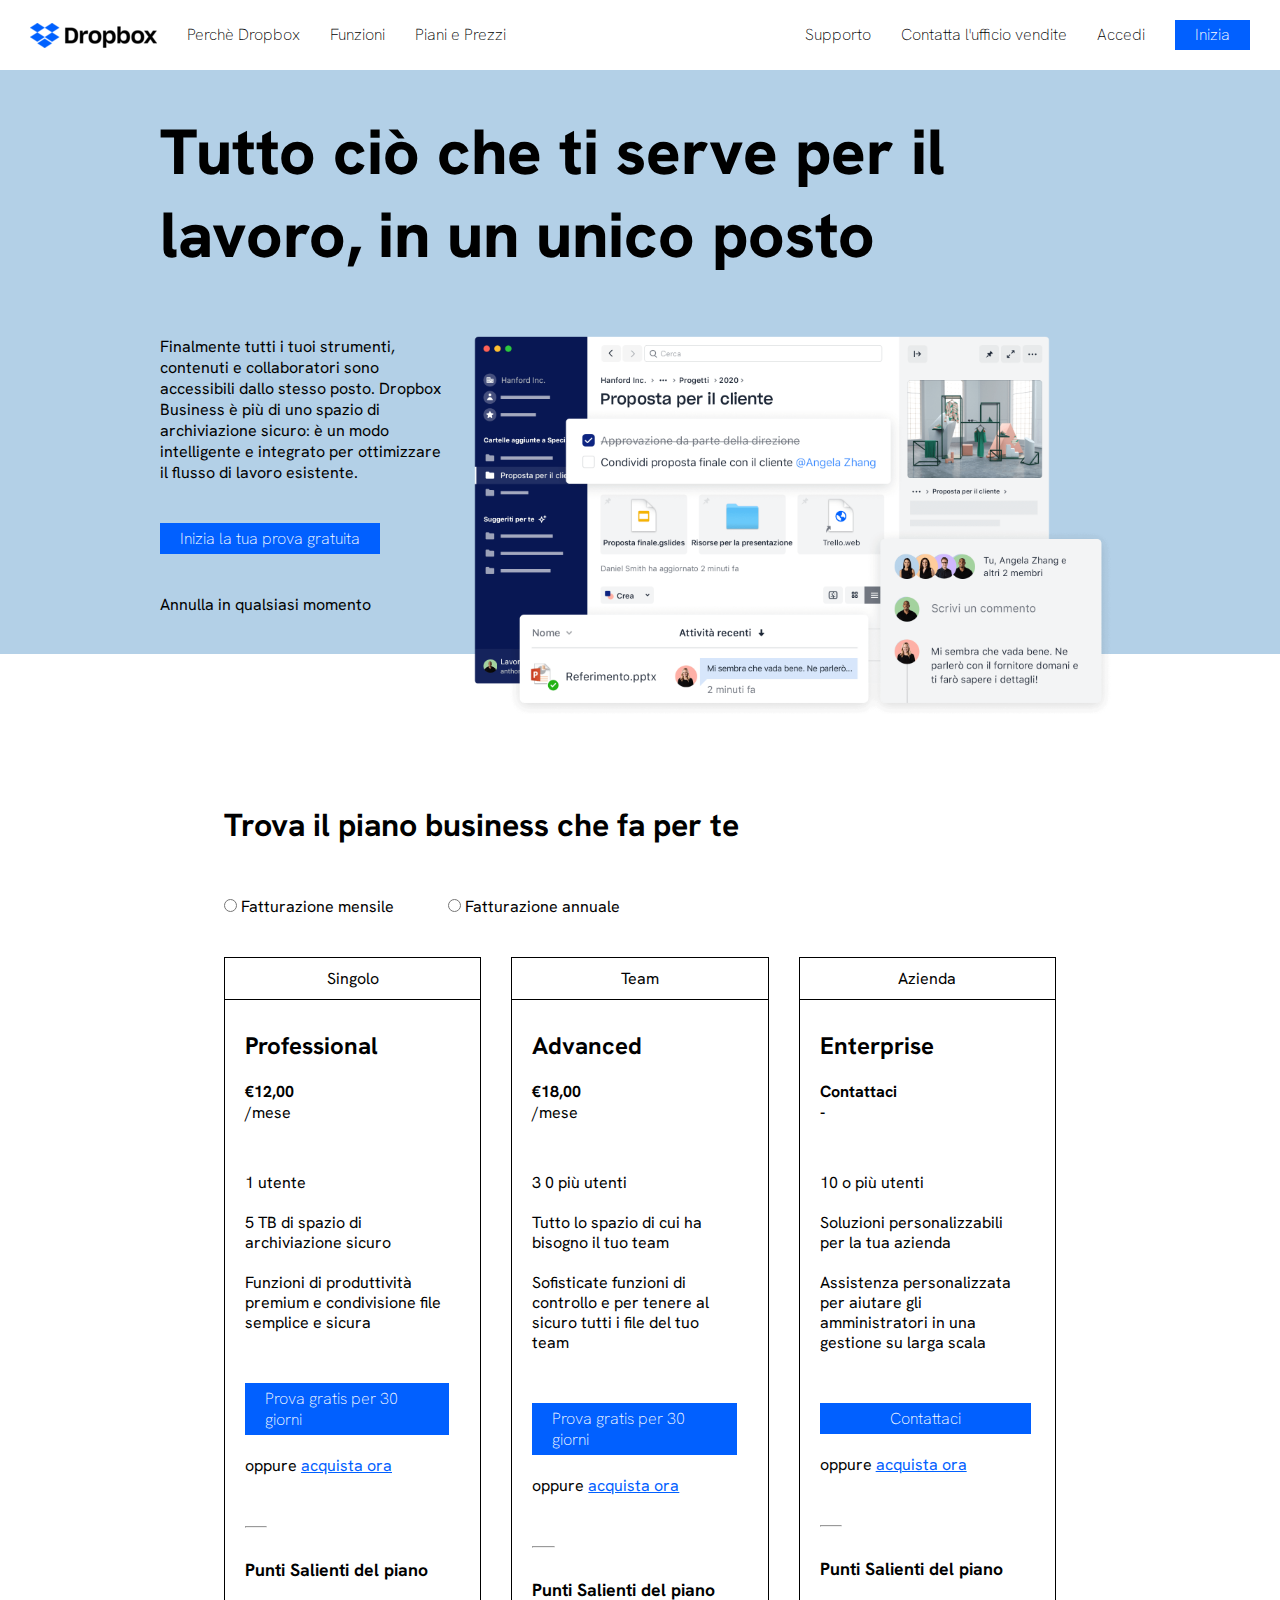
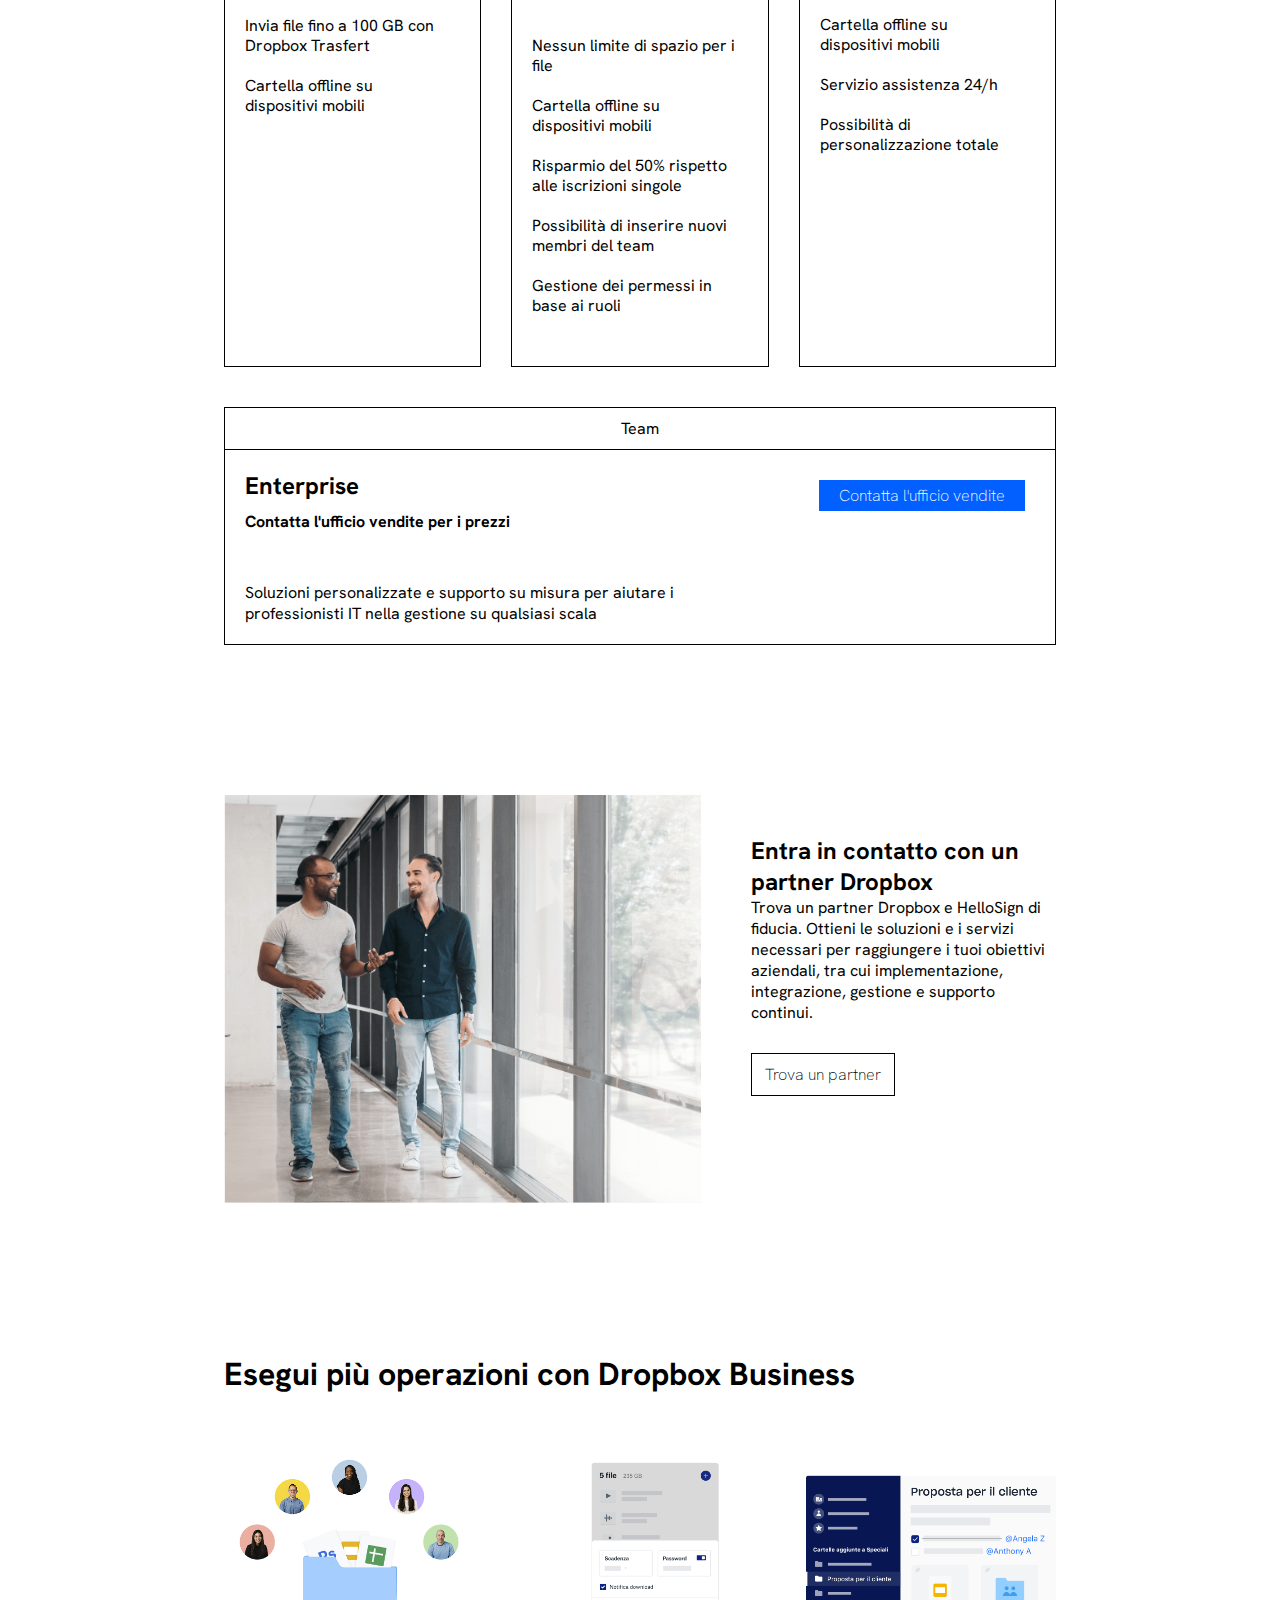
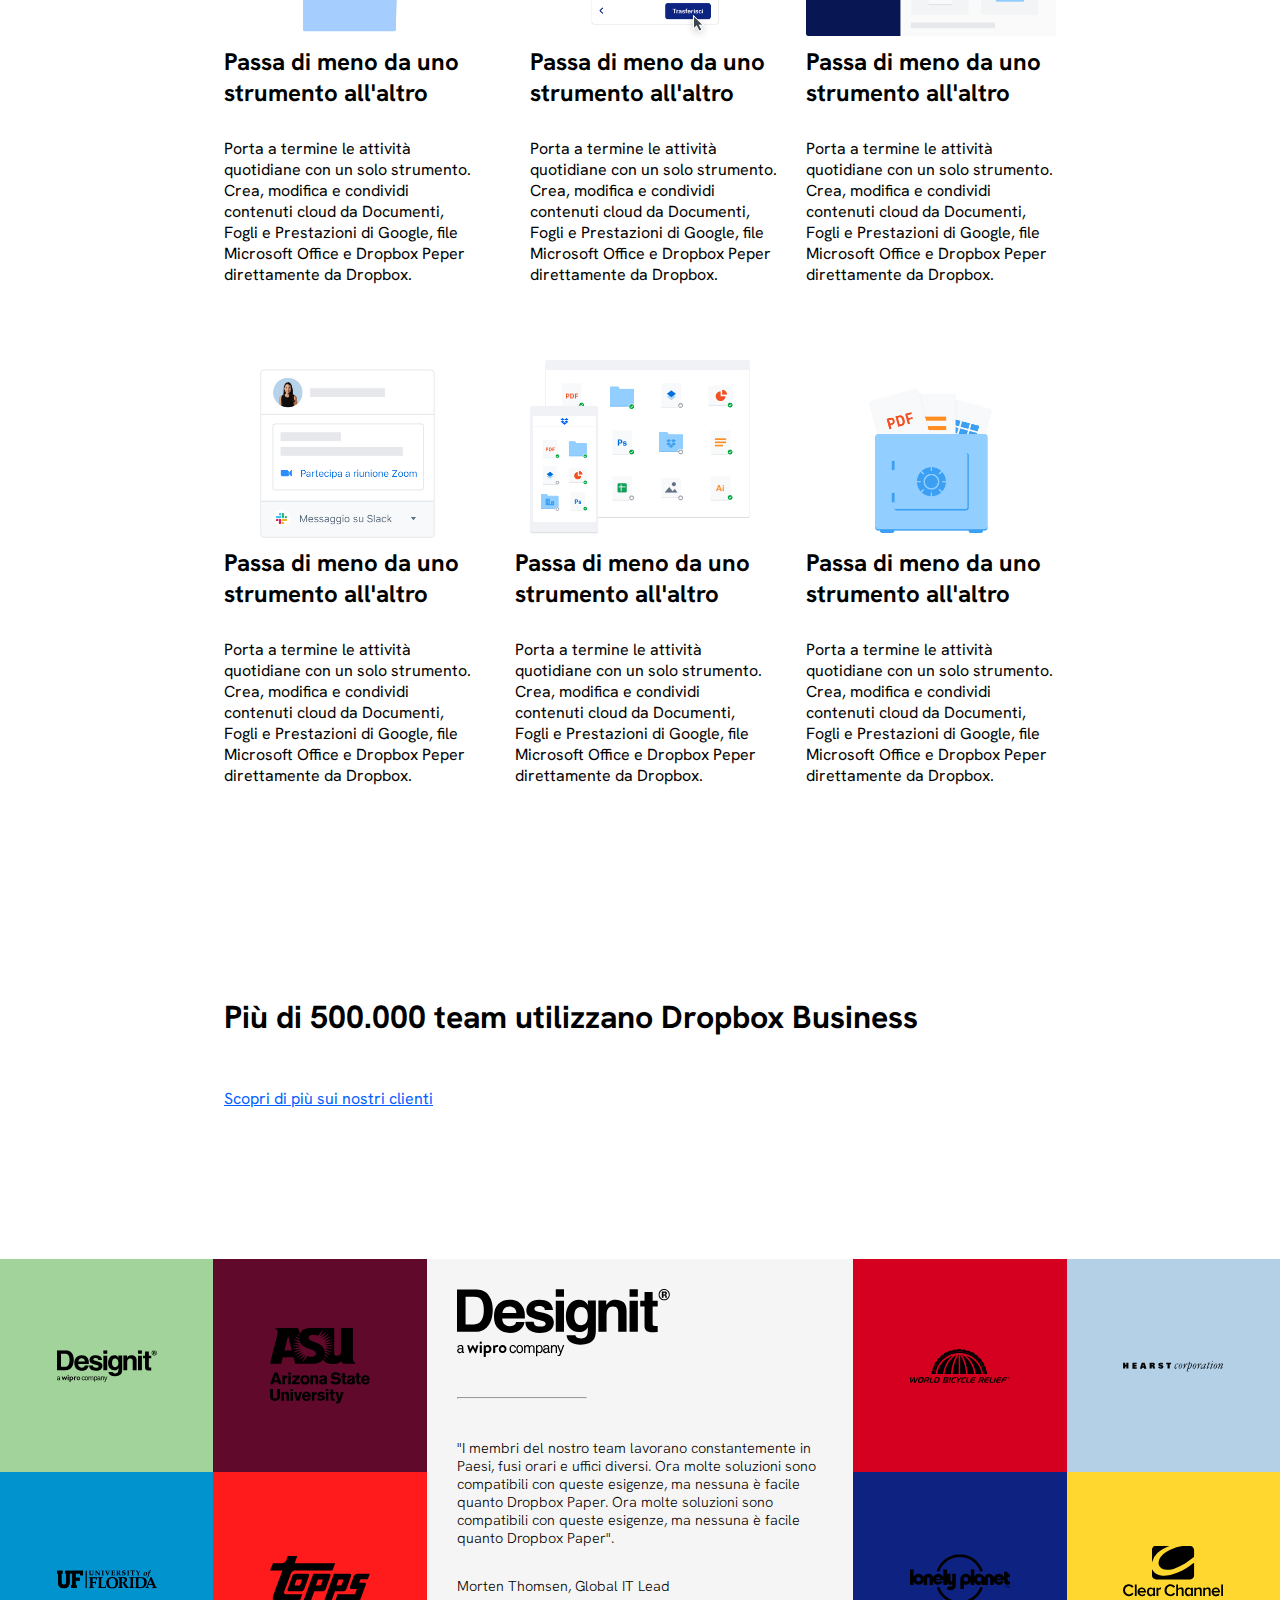
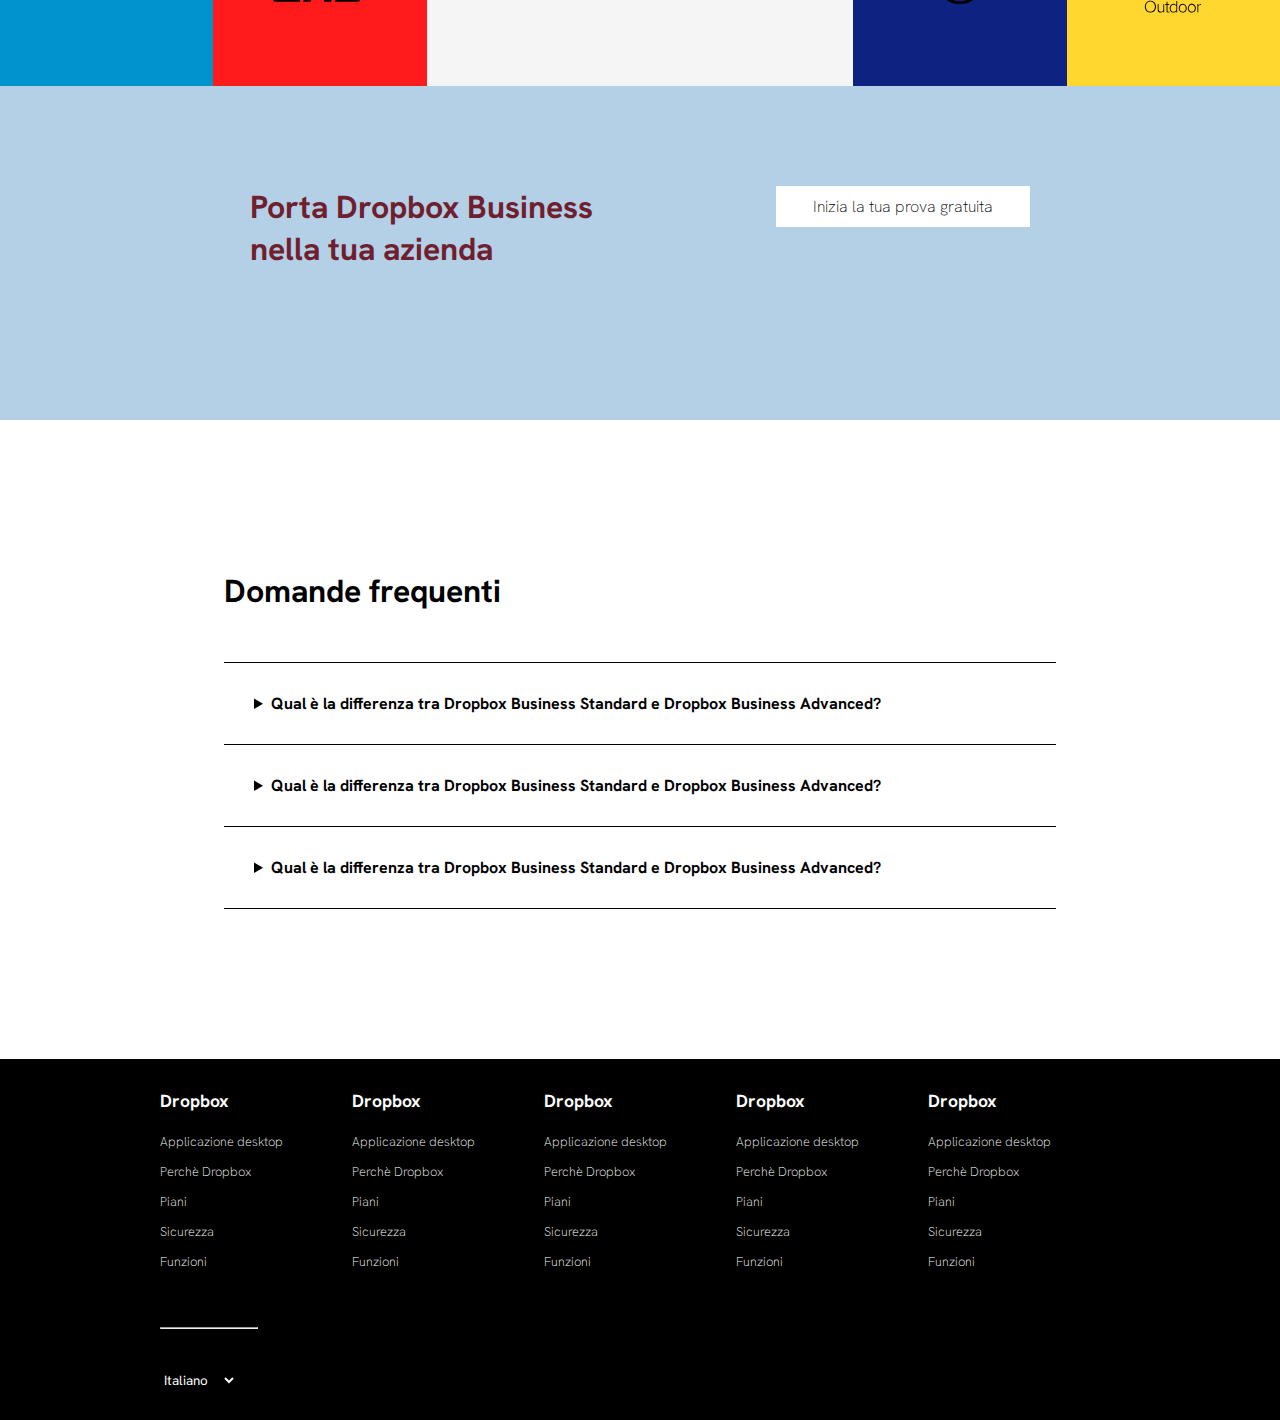
==== commit 61e0f050: "start hover button" ====
--- a/index.html
+++ b/index.html
@@ -24,7 +24,7 @@
                 <li class="padding-right"><a href="#">Supporto</a></li>
                 <li class="padding-right"><a href="#">Contatta l'ufficio vendite</a></li>
                 <li class="padding-right"><a href="#">Accedi</a></li>
-                <li class="padding-right"><a href="#" class="button-blue">Inizia</a></li>
+                <li class="padding-right"><a href="#" class="button-blue dark">Inizia</a></li>
             </ul>
         </nav>
         <section class="hero">
@@ -34,9 +34,9 @@
                     <div class="text-hero">
                         <p class="margin-bottom">Finalmente tutti i tuoi strumenti, contenuti e collaboratori sono accessibili dallo stesso posto. Dropbox Business è più di uno spazio di archiviazione sicuro: è un modo intelligente e integrato per ottimizzare il flusso di lavoro esistente.
                         </p>
-                        <a href="#" class="button-blue margin-bottom">Inizia la tua prova gratuita</a>
+                        <a href="#" class="button-blue margin-bottom light">Inizia la tua prova gratuita <i class="fa-solid fa-arrow-right"></i></a>
                         <p class="margin-bottom">Annulla in qualsiasi momento</p>
-                        <a href="#piani-pagamento"><i class="fa-solid fa-arrow-down"></i></a>
+                        <a href="#piani-pagamento"><i class="fa-solid fa-arrow-down arrow"></i></a>
                     </div>
                     <div class="image-hero">
                         <img src="img/jumbo.png" alt="">
@@ -78,7 +78,7 @@
                             </li>
                         </ul>
                         <div class="button-info">
-                            <a href="#" class="white-text button-blue">Prova gratis per 30 giorni</a>
+                            <a href="#" class="button-blue dark">Prova gratis per 30 giorni</a>
                             <p>oppure <a href="#" class="link-border">acquista ora</a></p>
                         </div>
                         <hr>
@@ -110,7 +110,7 @@
                             </li>
                         </ul>
                         <div class="button-info">
-                            <a href="#" class="white-text button-blue">Prova gratis per 30 giorni</a>
+                            <a href="#" class="button-blue dark">Prova gratis per 30 giorni</a>
                             <p>oppure <a href="#" class="link-border">acquista ora</a></p>
                         </div>
                         <hr>
@@ -132,7 +132,7 @@
                     </div>
                     <div class="info">
                         <h3>Enterprise</h3>
-                        <p class="bold">Contattaci <br>-</p>
+                        <p class="bold">Contattaci<br>-</p>
                         <ul class="padding-top">
                             <li>
                                 <i class="fa-solid fa-user"></i> 10 o più utenti
@@ -145,7 +145,7 @@
                             </li>
                         </ul>
                         <div class="button-info">
-                            <a href="#" class=" button-container">Contattaci</a>
+                            <a href="#" class="button-blue dark"><span class="size-button">Contattaci</span></a>
                             <p>oppure <a href="#" class="link-border">acquista ora</a></p>
                         </div>
                         <hr>
@@ -172,7 +172,7 @@
                             <p class="sub-text">Soluzioni personalizzate e supporto su misura per aiutare i professionisti IT nella gestione su qualsiasi scala</p>
                         </div>
                         <div class="button-team">
-                            <a href="#" class=" button-blue white-text">Contatta l'ufficio vendite</a>
+                            <a href="#" class=" button-blue dark">Contatta l'ufficio vendite</a>
                         </div>
                     </div>
                 </div>
--- a/css/style.css
+++ b/css/style.css
@@ -44,7 +44,7 @@
     margin-bottom: 40px;
 }
 .margin-top{
-    margin-top: 120px;
+    margin-top: 150px;
 }
 .d-flex{
     display: flex;
@@ -80,7 +80,7 @@
     max-width: 1000px;
     width: 65%;
     margin: 0 auto;
-    margin-top: 120px;
+    margin-top: 150px;
 }
 h2{
     font-size: 2em;
@@ -123,7 +123,7 @@
 .image-hero{
     width: 70%;
 }
-.text-hero i{
+.arrow{
     font-size: 50px;
 }
 .container-hero{
@@ -155,9 +155,11 @@
     padding-top: 20px;
 }
 .button-info{
-    padding: 60px 0px 30px 0px;
-    line-height: 40px;
-    width: 100%;
+    width: 100%;
+    padding: 50px 0px;
+}
+.size-button{
+    padding: 0px 50px;
 }
 .link-border{
     text-decoration: underline;
@@ -176,12 +178,6 @@
 .bold{
     font-weight: 700;
 }
-.button-container{
-    background-color: var(--color-button);
-    color: var(--color-primary-color);
-    padding: 5px 80px;
-    text-align: center;
-}
 .box-team{
     border: 1px solid black;
     margin-top: 40px;
@@ -201,6 +197,9 @@
 .flex-start{
     justify-content: space-between;
     align-items: flex-start;
+}
+.info-team h3{
+    padding-bottom: 10px;
 }
 
 /* section 2 */
@@ -216,6 +215,7 @@
 .white-button{
     border: 1px solid var(--color-secondary-color);
     width: 40%;
+    margin-top: 30px;
     padding: 10px;
     text-align: center;
 }
@@ -344,4 +344,25 @@
     background-color: var(--color-secondary-color);
     color: white;
     border: none;
-}+}
+
+/* hover */
+/* colori hover 
+#4C8FFF light 
+#0057E5 dark
+*/
+.dark:hover{
+    background-color: #0057E5;
+}
+.light:hover{
+    background-color:#4C8FFF;
+}
+.button-blue:hover i{
+    padding-left: 10px;
+}
+.link-border:hover{
+    opacity: 70%;
+}
+.white-button:hover{
+    border-radius: 10px;
+}
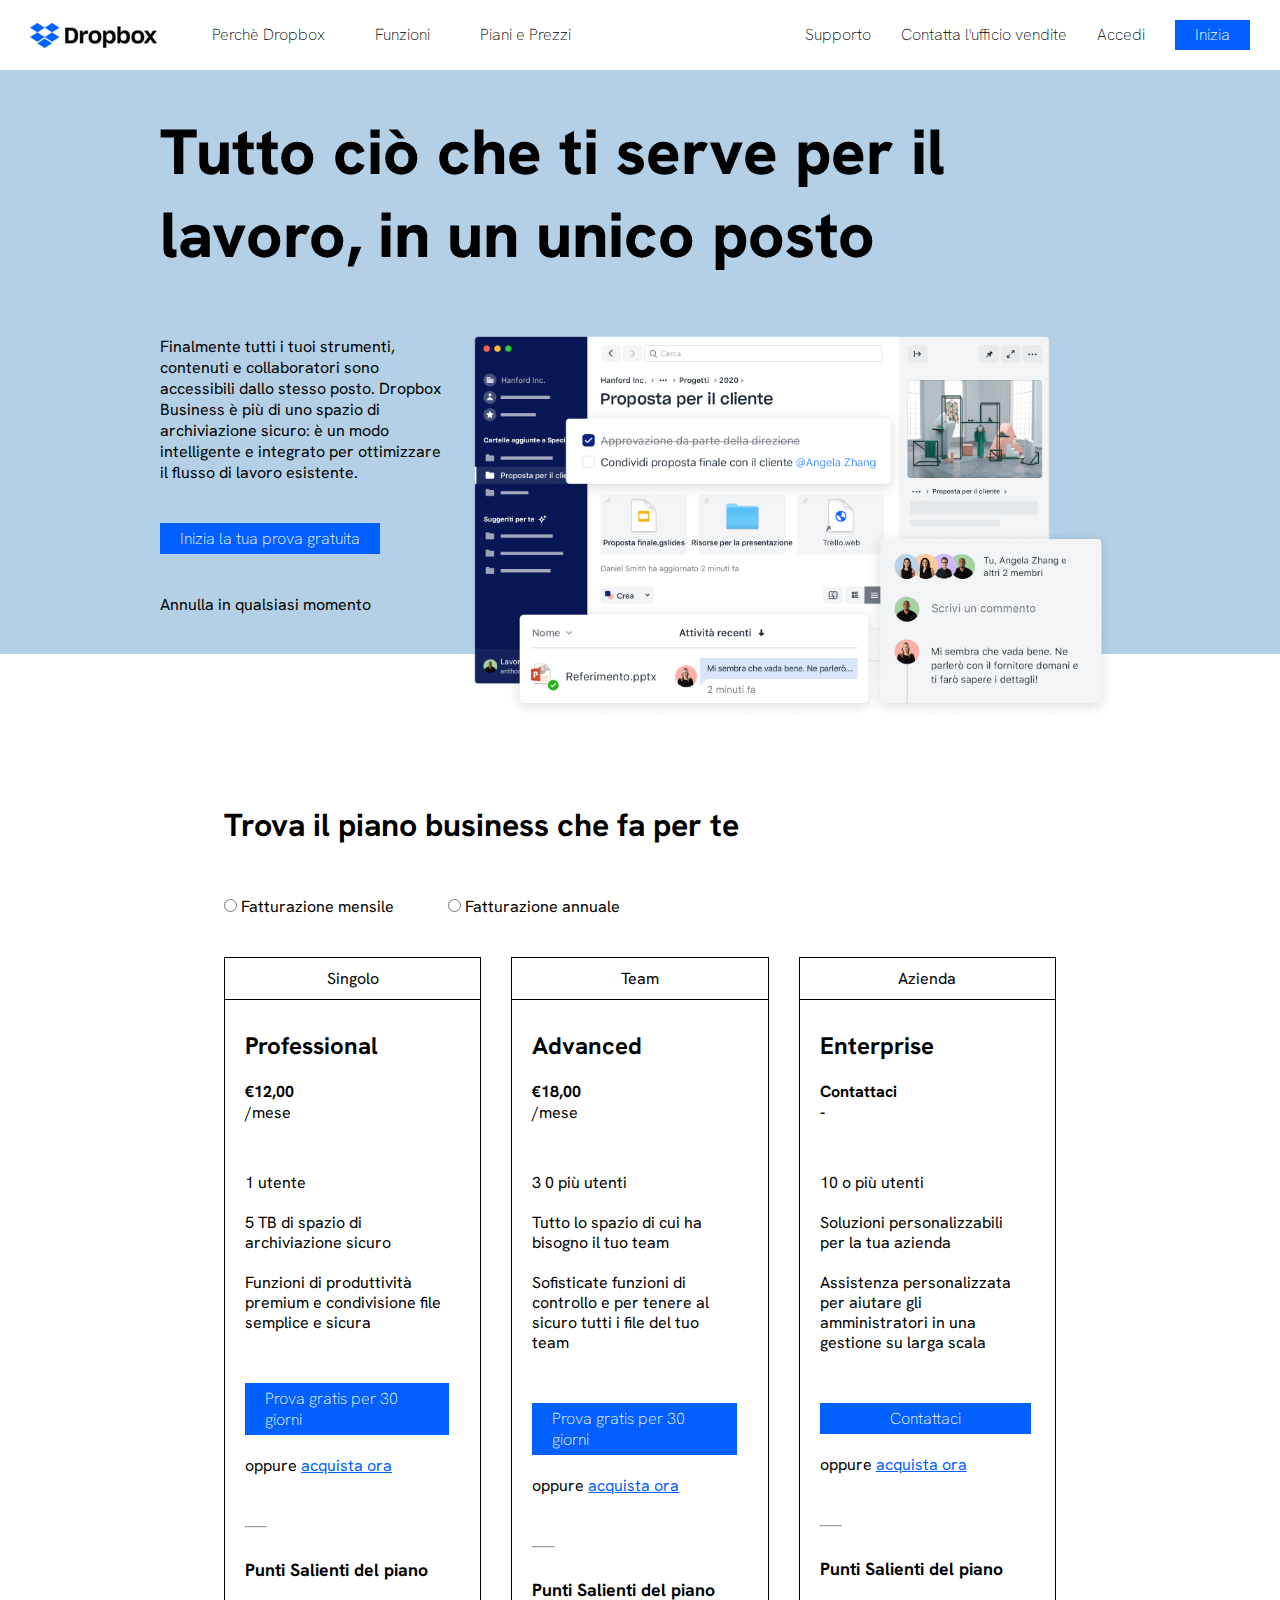
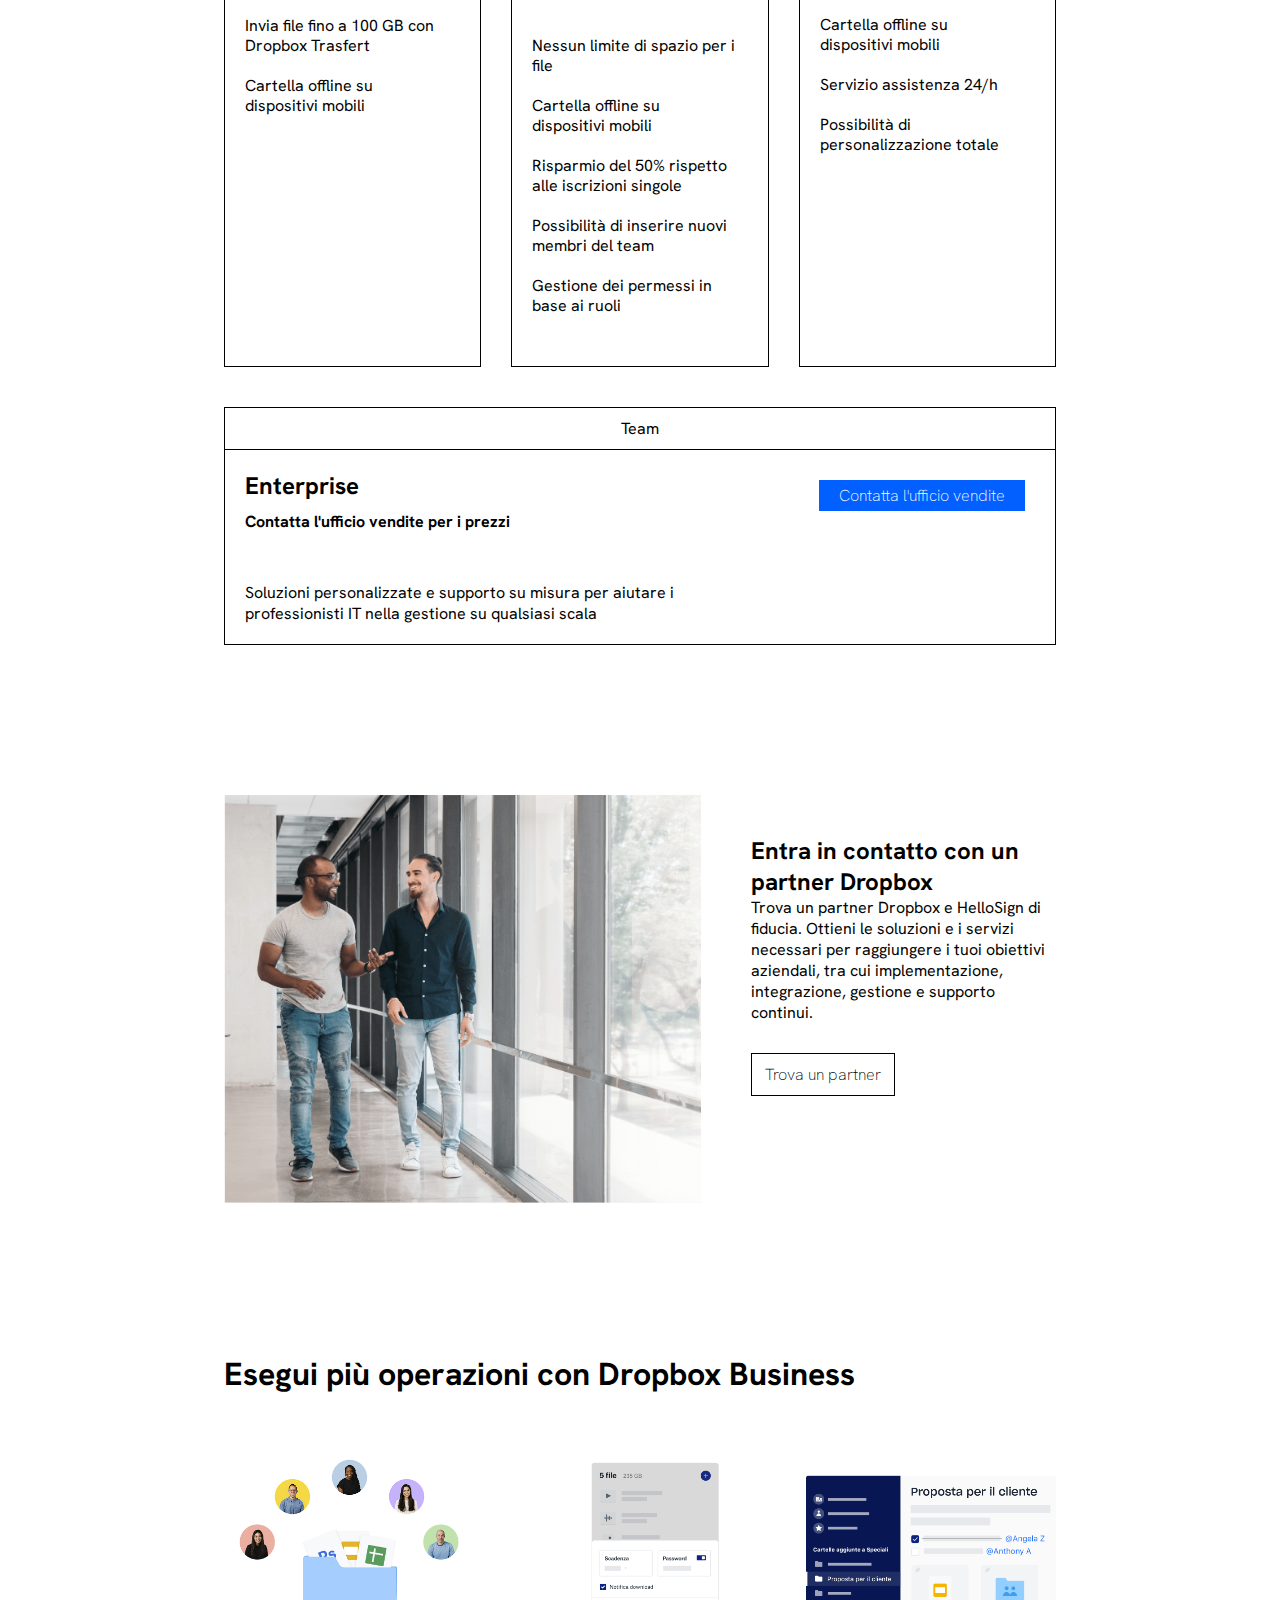
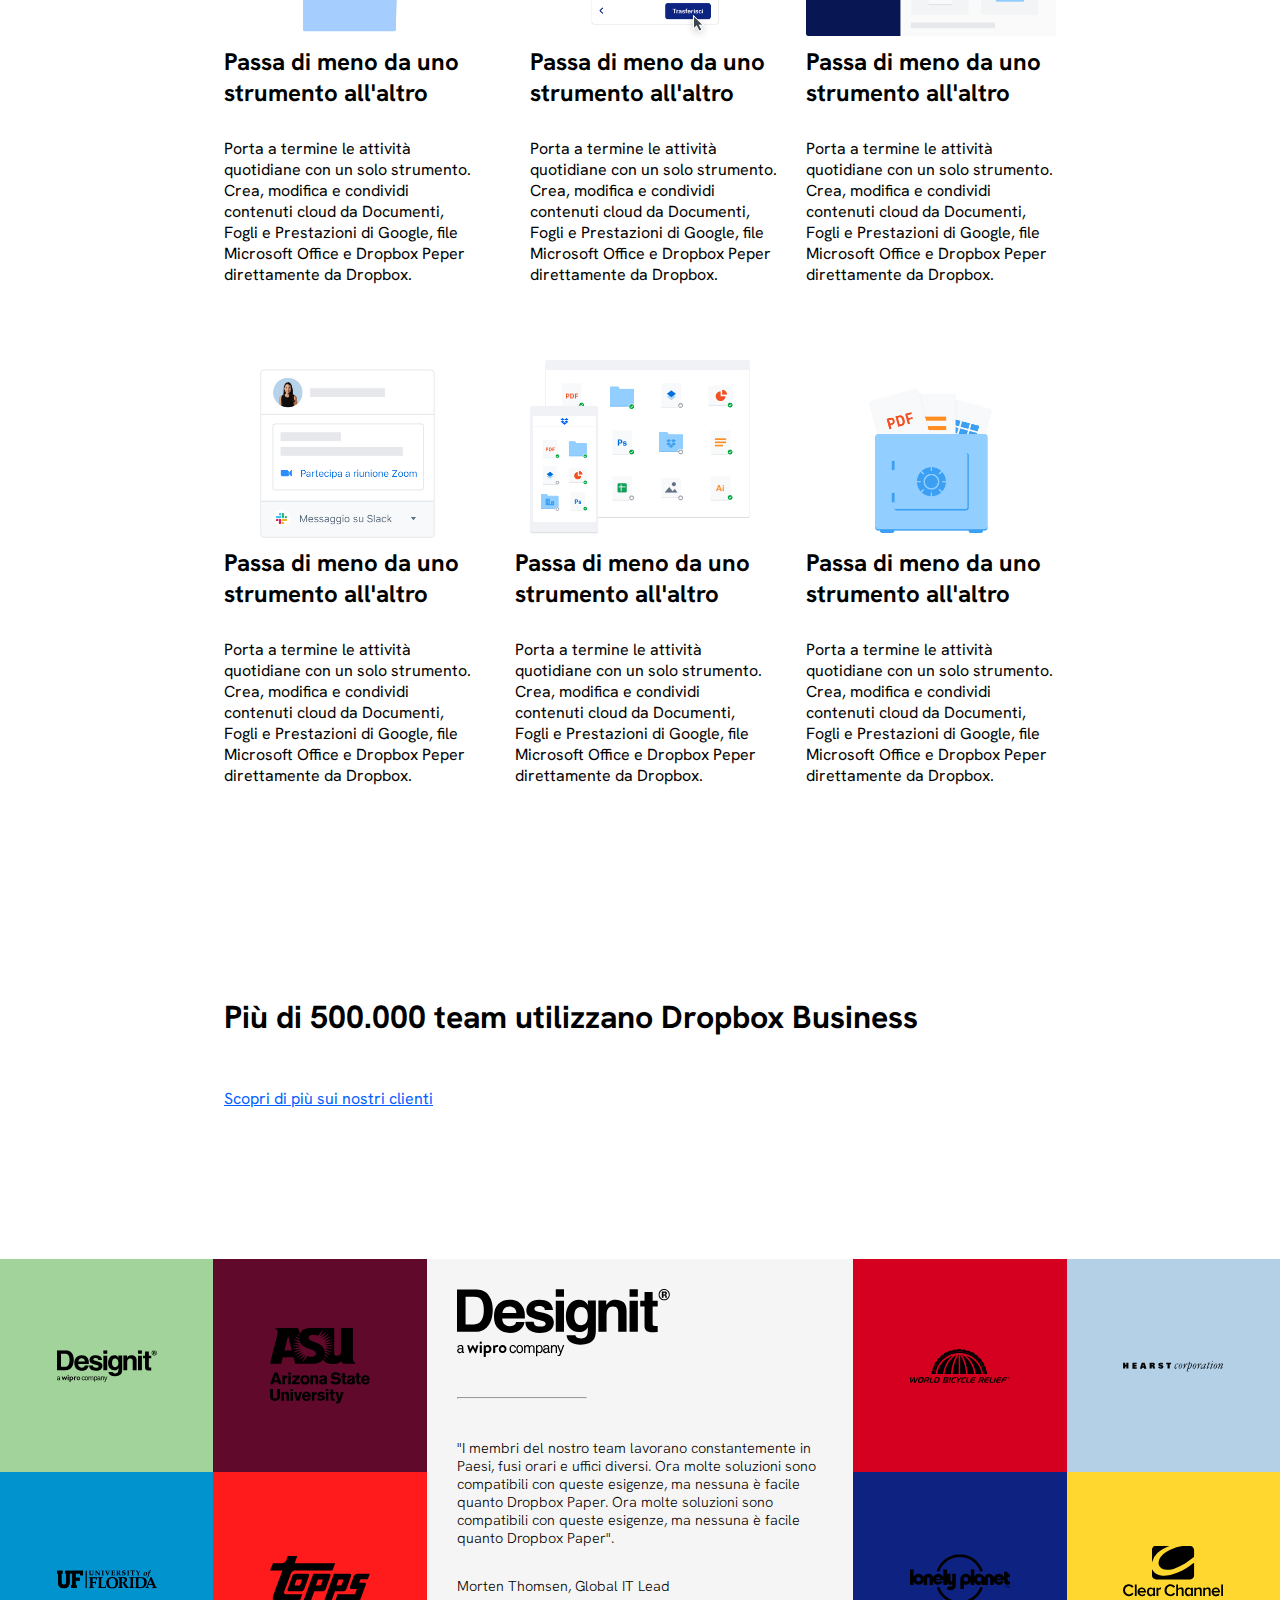
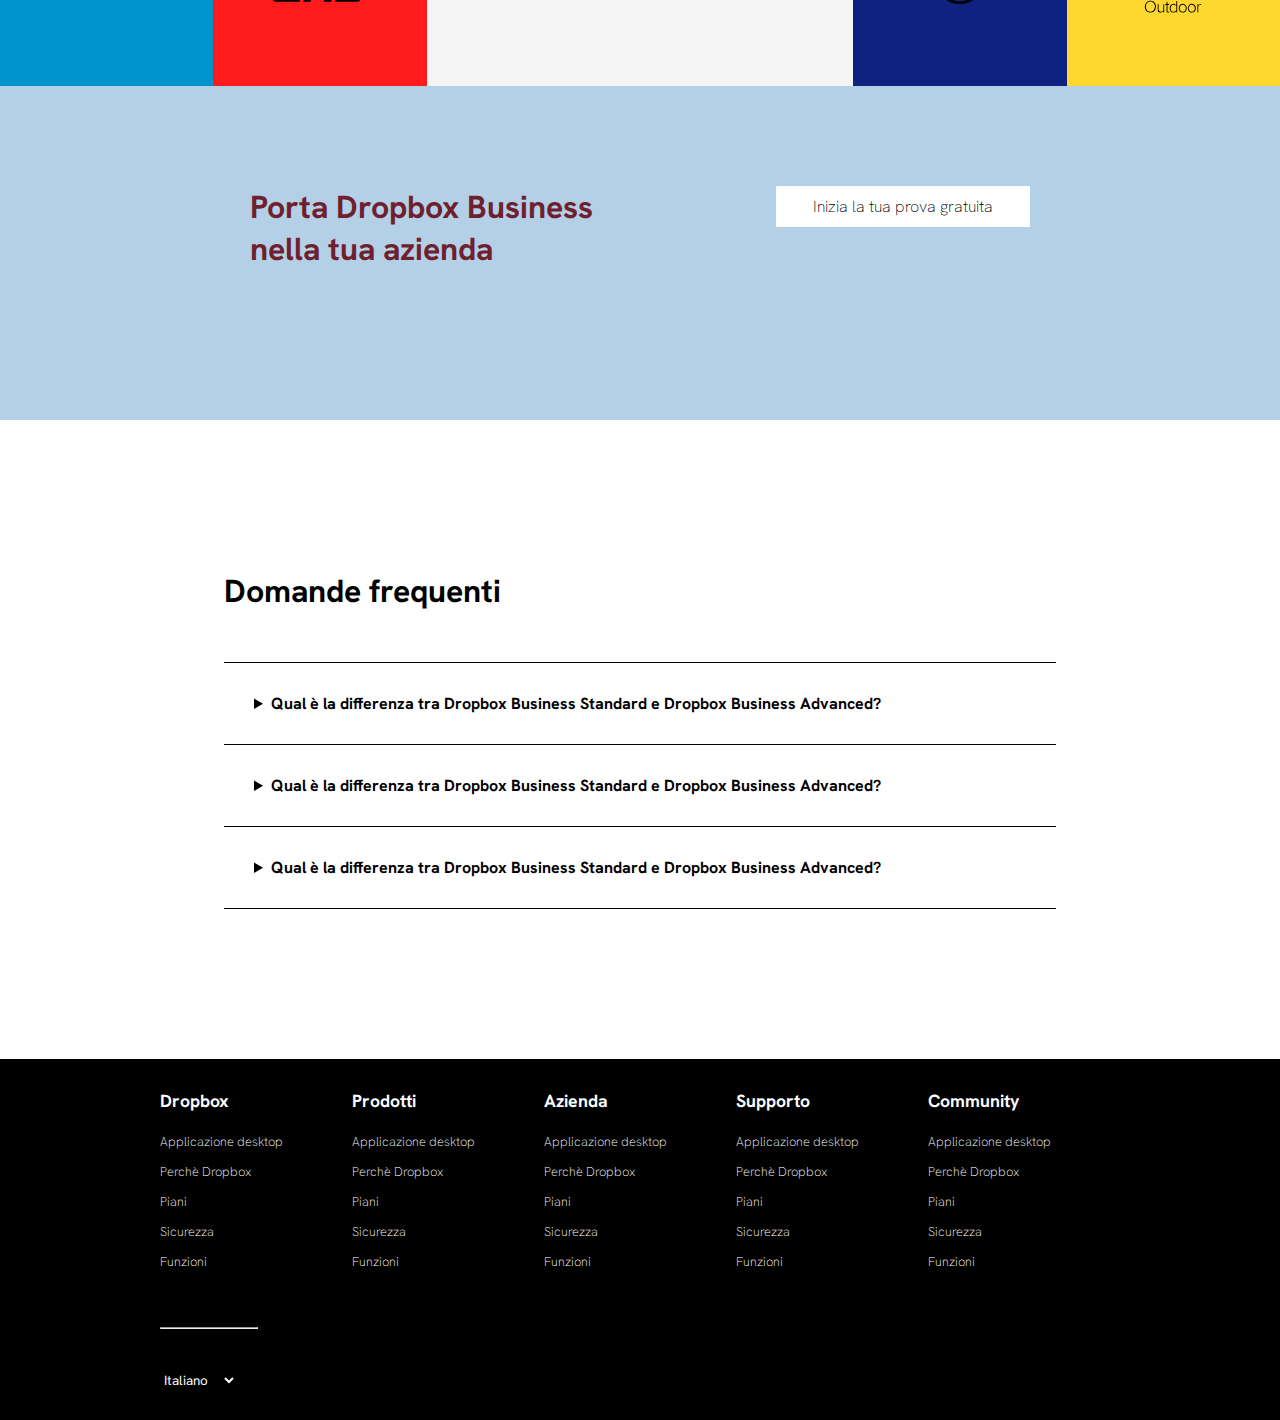
==== commit ef9de328: "hover button" ====
--- a/index.html
+++ b/index.html
@@ -13,12 +13,69 @@
     <header>
         <nav class="d-flex flex-space-between">
             <ul class="d-flex align-center">
-                <li class="padding-left">
+                <li class="padding-right padding-left">
                     <img src="img/logo-small.png" alt="logo Dropbox">
                 </li>
-                <li class="padding-left"><a href="#">Perchè Dropbox</a></li>
-                <li class="padding-left"><a href="#">Funzioni</a></li>
-                <li class="padding-left"><a href="#">Piani e Prezzi</a></li>
+                <li class="dropdown">
+                    <div class="dropdown-button">
+                        <a href="#">Perchè Dropbox</a>
+                    </div>
+                    <div class="dropdown-menu">
+                        <div class="d-flex flex-start">
+                            <ul>
+                                <li class="bold">Panoramica</li>
+                                <li><a href="#">Lasciati ispirare</a></li>
+                                <li><a href="#">Cosa dicono i clienti</a></li>
+                                <li><a href="#">Integrazione di app</a></li>
+                                <li><a href="#">Risorse</a></li>
+                            </ul>
+                            <ul>
+                                <li class="bold">Lavora al meglio con Dropbox</li>
+                                <li><a href="#">Condividi file</a></li>
+                                <li><a href="#">Archivia e organizza</a></li>
+                                <li><a href="#">Sincronizza i tuoi dispositivi</a></li>
+                                <li><a href="#">Proteggi i tuoi dati</a></li>
+                                <li><a href="#">Connetti tra loro i membri del team in remoto</a></li>
+                                <li><a href="#">Fai avanzare il tuo lavoro</a></li>
+                                <li><a href="#">Backup sempre attivo</a></li>
+                                <li><a href="#">Firma un documento</a></li>
+                                <li><a href="#">Monitora i dati analitici dei documenti</a></li>
+                            </ul>
+                        </div>
+                    </div>
+                </li>
+                <li class="dropdown" id="funzioni">
+                    <div class="dropdown-button">
+                        <a href="#">Funzioni</a>
+                    </div>
+                    <div class="dropdown-menu">
+                        <div class="d-flex flex-start">
+                            <ul>
+                                <li class="bold">Ruoli</li>
+                                <li><a href="#">Creativi</a></li>
+                                <li><a href="#">Vendite</a></li>
+                                <li><a href="#">Marketing</a></li>
+                                <li><a href="#">Risorse umane</a></li>
+                                <li><a href="#">IT</a></li>
+                                <li><a href="#">Team lead</a></li>
+                                <li><a href="#">Personale</a></li>
+                            </ul>
+                            <ul>
+                                <li class="bold">Settori</li>
+                                <li><a href=""></a>Edilizia</li>
+                                <li><a href="#">Tecnologia</a></li>
+                                <li><a href="#">Settore manifatturiero</a></li>
+                                <li><a href="#">Mass media</a></li>
+                                <li><a href="#">Servizi professionali</a></li>
+                            </ul>
+                        </div>
+                    </div>
+                </li>
+                <li class="dropdown">
+                    <div class="dropdown-button">
+                        <a href="#">Piani e Prezzi</a>
+                    </div>
+                </li>
             </ul>
             <ul class="d-flex align-center">
                 <li class="padding-right"><a href="#">Supporto</a></li>
@@ -186,7 +243,7 @@
                 <div class="text-partner">
                     <h3>Entra in contatto con un partner Dropbox</h3>
                     <p>Trova un partner Dropbox e HelloSign di fiducia. Ottieni le soluzioni e i servizi necessari per raggiungere i tuoi obiettivi aziendali, tra cui implementazione, integrazione, gestione e supporto continui.</p>
-                    <p class="white-button"><a href="#">Trova un partner</a></p>
+                    <p class="white-button"><a href="#">Trova un partner <i class="fa-solid fa-arrow-down"></i></a></p>
                 </div>
             </div>
         </section>
@@ -269,7 +326,7 @@
         </section>
         <section class="prova-gratis d-flex flex-start">
             <h2>Porta Dropbox Business nella tua azienda</h2>
-            <a href="#">Inizia la tua prova gratuita</a>
+            <a href="#">Inizia la tua prova gratuita <i class="fa-solid fa-arrow-down"></i></a>
         </section>
         <section class="container-section">
             <h2>Domande frequenti</h2>
@@ -305,7 +362,7 @@
                 </ul>
             </section>
             <section class="footer-section">
-                <h4>Dropbox</h4>
+                <h4>Prodotti</h4>
                 <ul>
                     <li><a href="#" class="white-text">Applicazione desktop</a></li>
                     <li><a href="#" class="white-text">Perchè Dropbox</a></li>
@@ -315,7 +372,7 @@
                 </ul>
             </section>
             <section class="footer-section">
-                <h4>Dropbox</h4>
+                <h4>Azienda</h4>
                 <ul>
                     <li><a href="#" class="white-text">Applicazione desktop</a></li>
                     <li><a href="#" class="white-text">Perchè Dropbox</a></li>
@@ -325,7 +382,7 @@
                 </ul>
             </section>
             <section class="footer-section">
-                <h4>Dropbox</h4>
+                <h4>Supporto</h4>
                 <ul>
                     <li><a href="#" class="white-text">Applicazione desktop</a></li>
                     <li><a href="#" class="white-text">Perchè Dropbox</a></li>
@@ -335,7 +392,7 @@
                 </ul>
             </section>
             <section class="footer-section">
-                <h4>Dropbox</h4>
+                <h4>Community</h4>
                 <ul>
                     <li><a href="#" class="white-text">Applicazione desktop</a></li>
                     <li><a href="#" class="white-text">Perchè Dropbox</a></li>
--- a/css/style.css
+++ b/css/style.css
@@ -114,7 +114,6 @@
 h1{
     font-size: 4em;
     font-weight: 800;
-    padding-right: 50px;
     padding-top: 80px;
 }
 .text-hero{
@@ -363,6 +362,56 @@
 .link-border:hover{
     opacity: 70%;
 }
-.white-button:hover{
-    border-radius: 10px;
-}
+.white-button:hover i{
+    padding-left: 10px;
+    display: inline-block;
+}
+.white-button i{
+    display: none;
+}
+.prova-gratis a:hover{
+    background-color: var(--color-text-color);
+    color: var(--color-primary-color);
+}
+.footer-section li:hover{
+    text-decoration: underline;
+}
+#language:hover{
+    text-decoration: underline;
+}
+.arrow:active{
+    color: var(--color-background-hero);
+}
+
+/* drop down menu */
+.dropdown{
+    position: relative;
+    display: inline-block;
+}
+.dropdown-button{
+    background-color: var(--color-primary-color);
+    padding: 25px;
+}
+.dropdown-button:hover{
+    background-color: #F1EEE8;
+}
+.dropdown-menu{
+    display: none;
+    position: absolute;
+    width: 300px;
+    padding: 15px 25px;
+    text-align: justify;
+    background-color: #F1EEE8;
+    font-weight: 200;
+}
+.dropdown-menu li{
+    line-height: 30px;
+}
+
+.dropdown:hover .dropdown-menu{
+    display: block;
+    width: 500px;
+}
+#funzioni:hover .dropdown-menu{
+    width: 300px;
+}
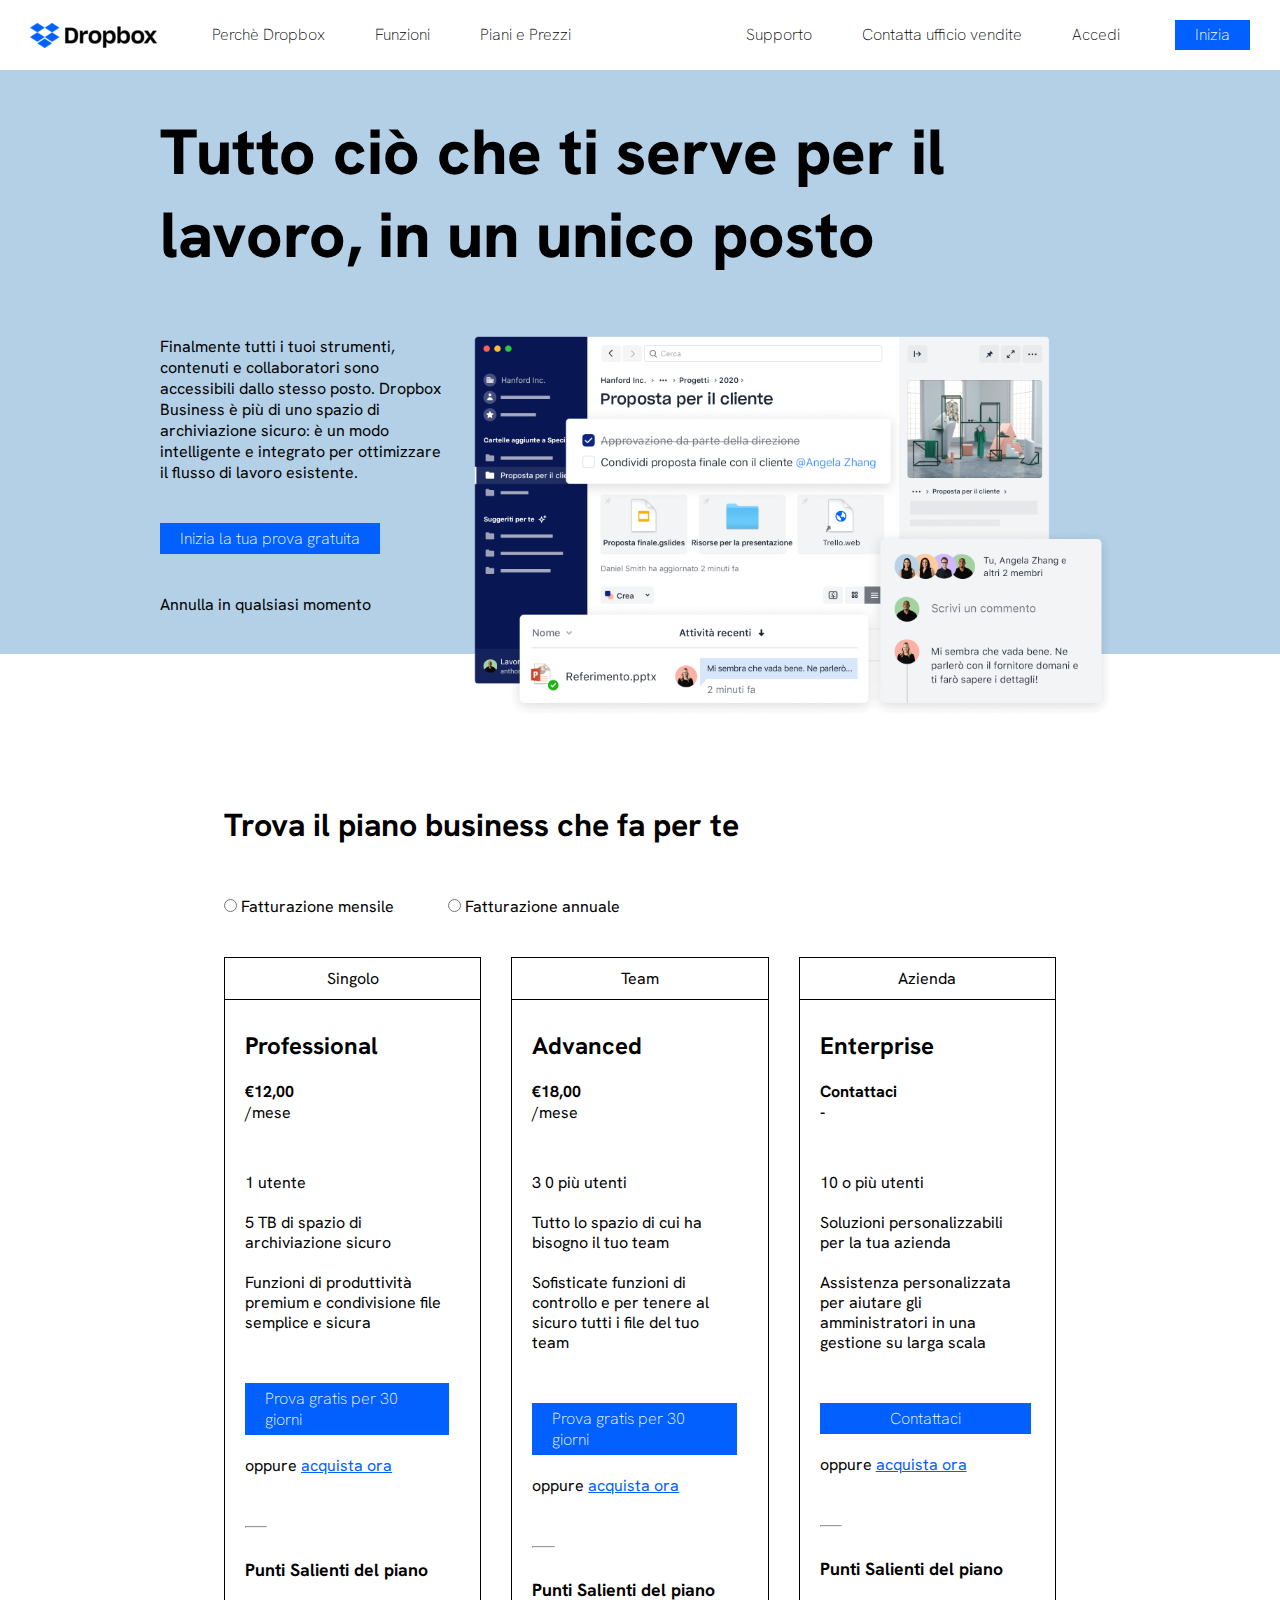
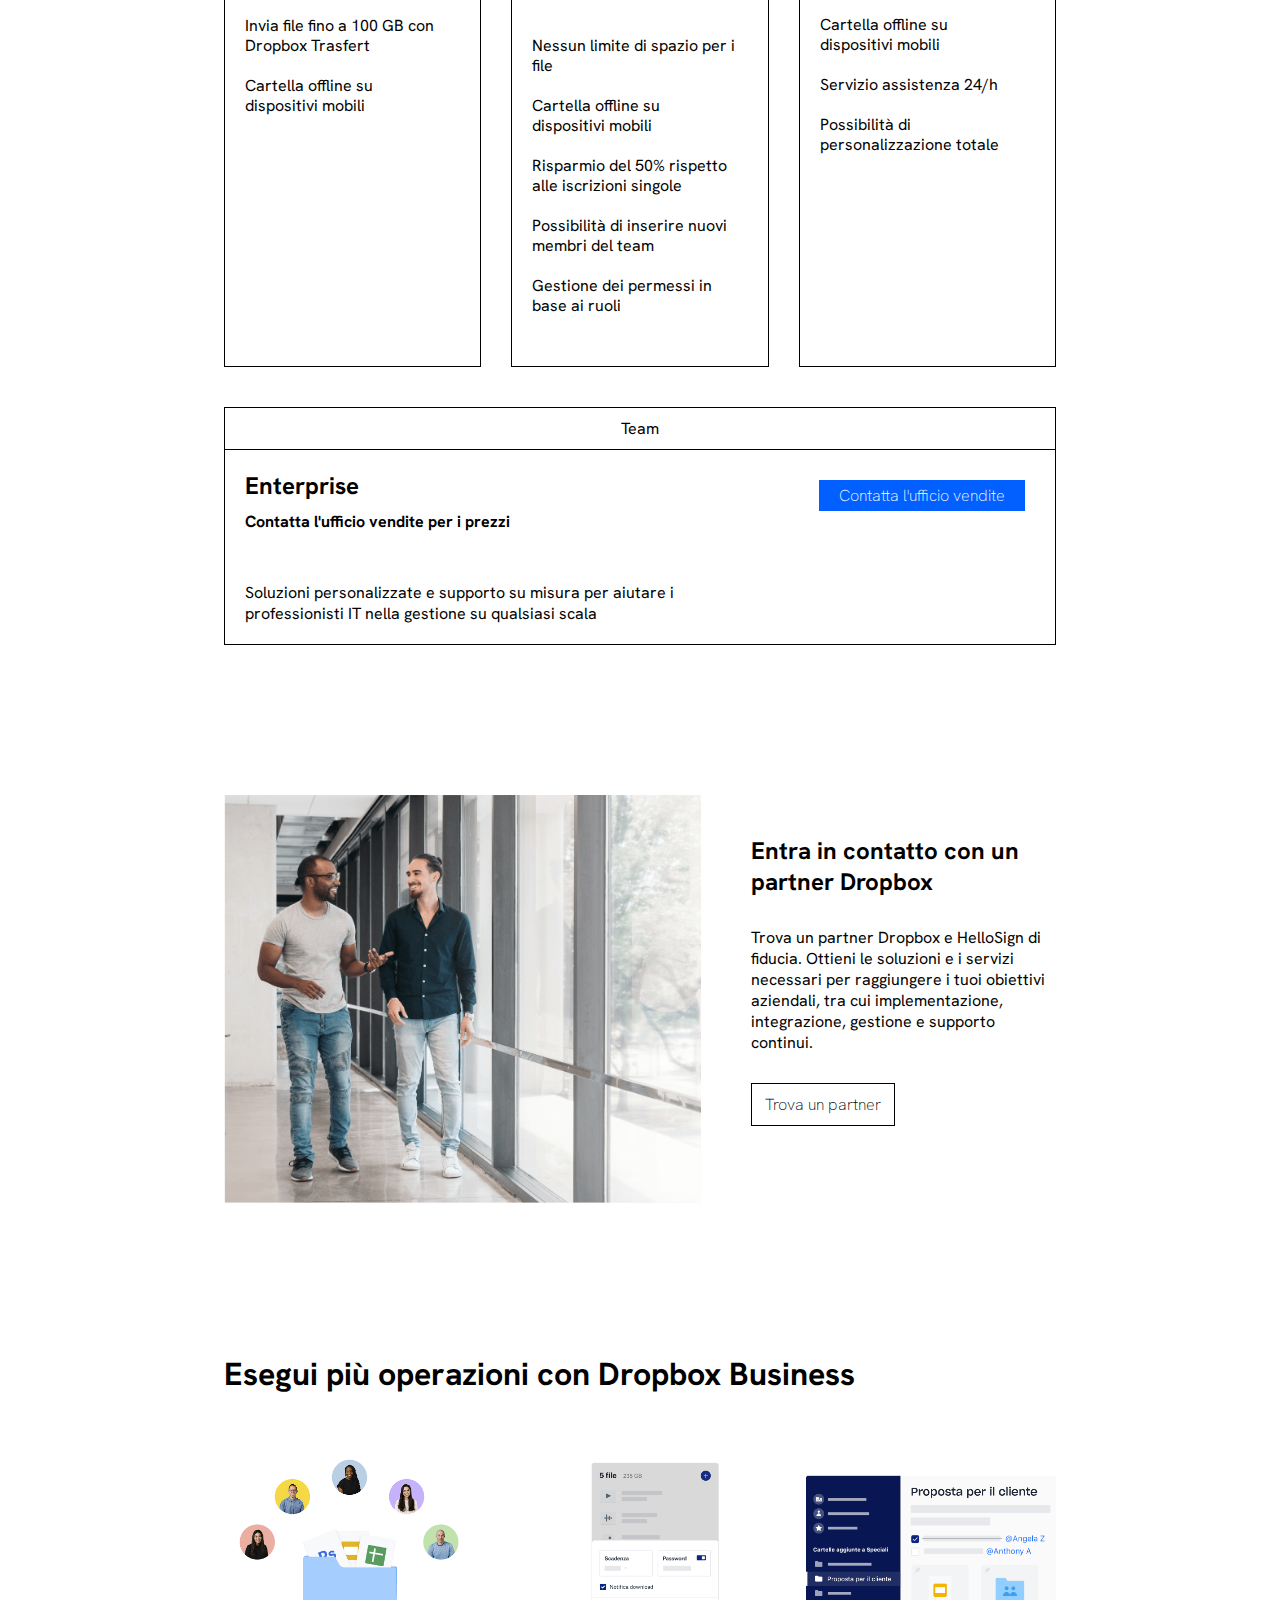
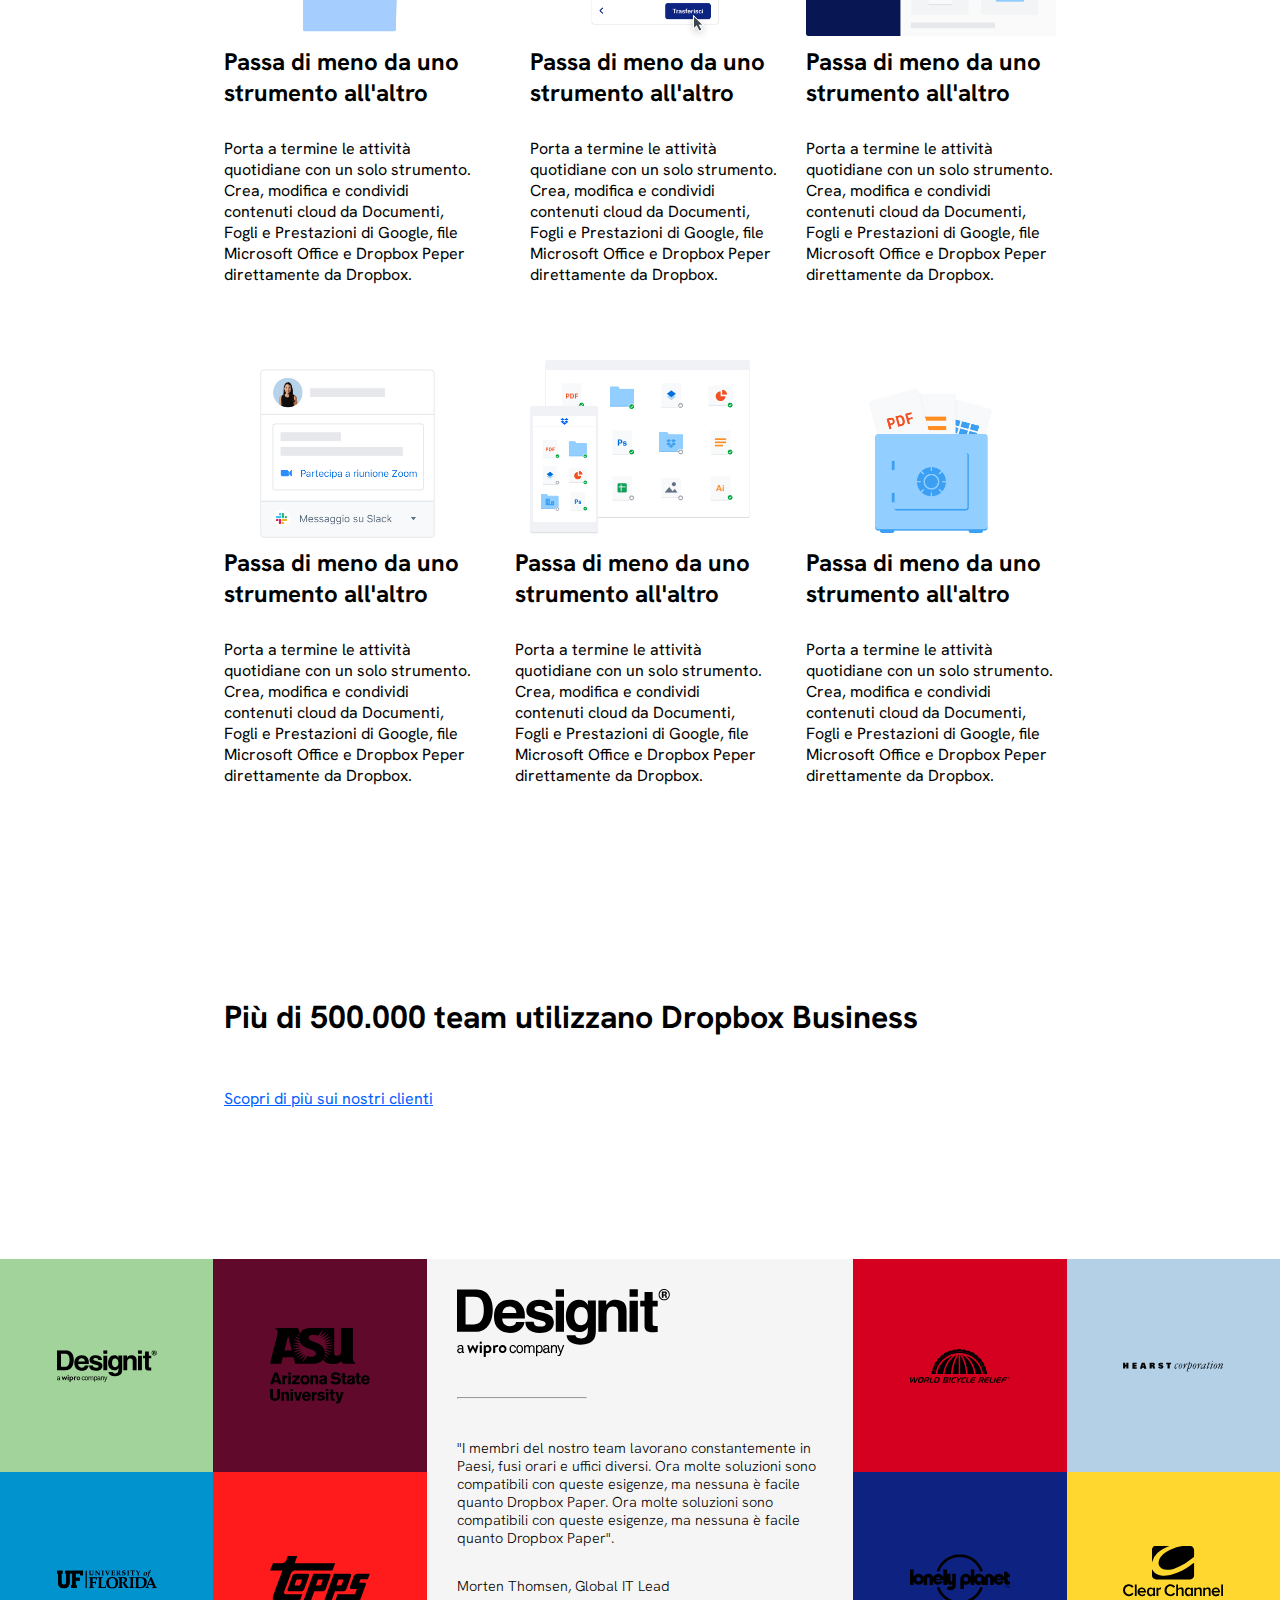
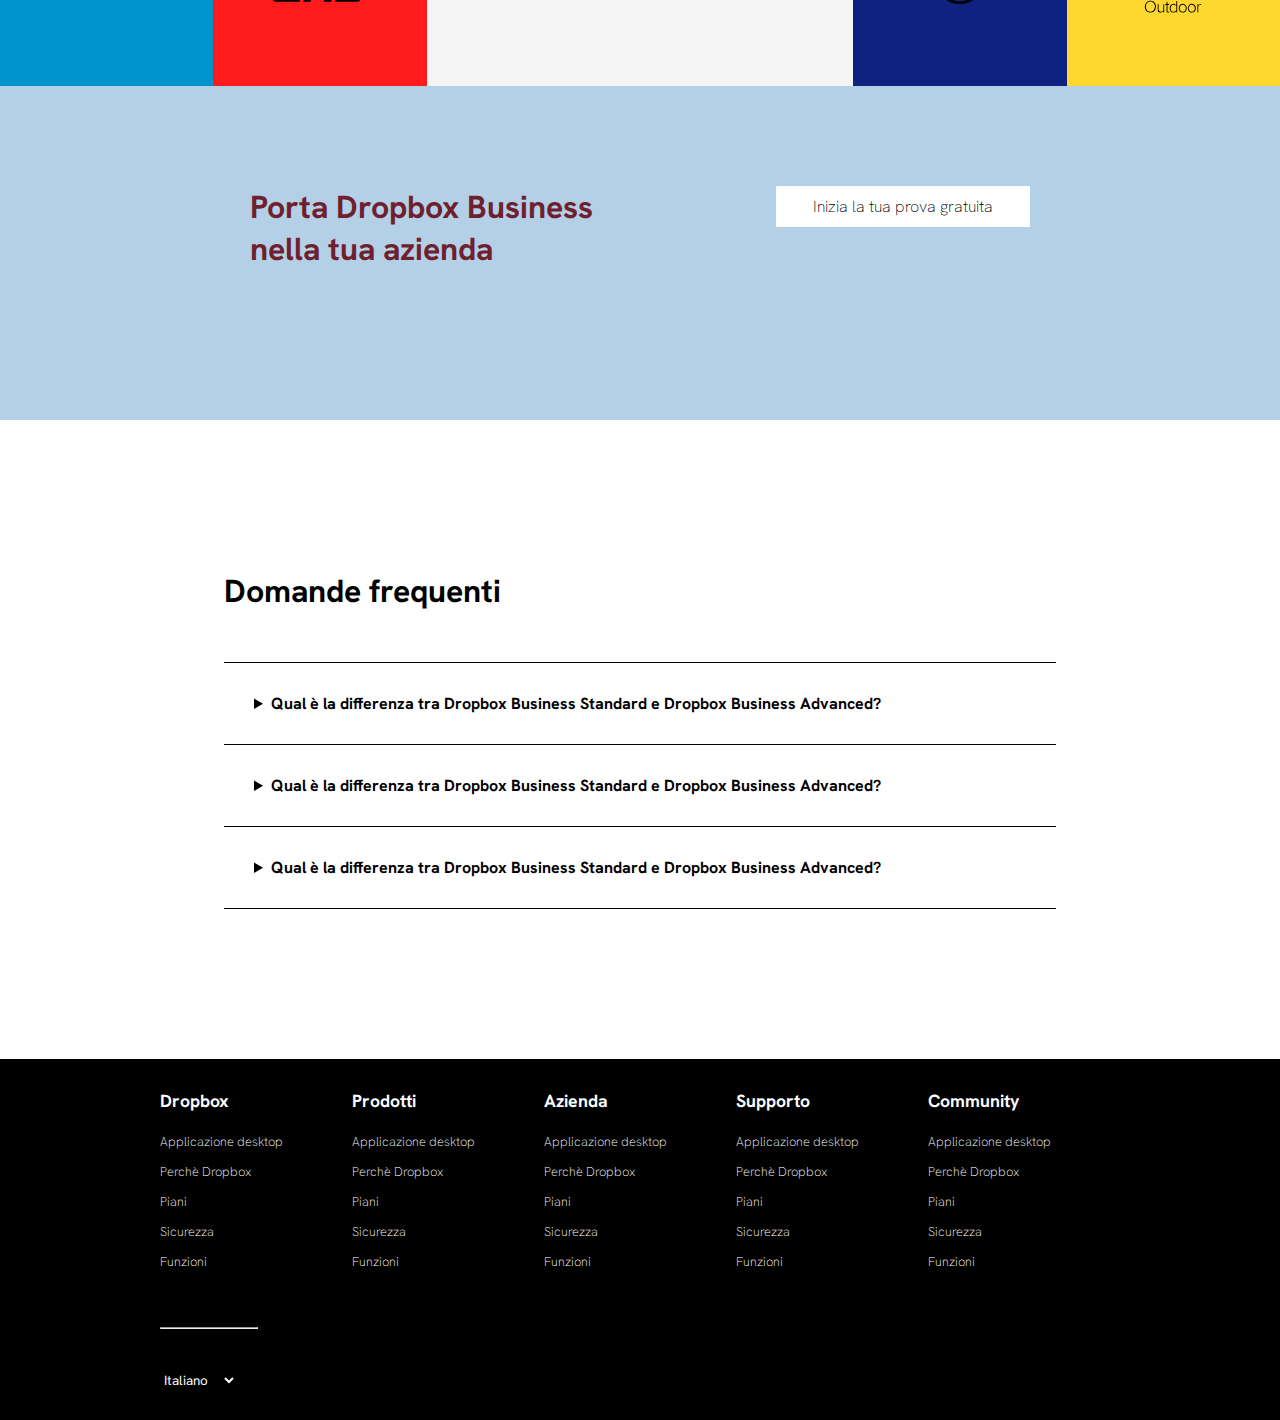
==== commit 82cae70b: "dropdown menu" ====
--- a/index.html
+++ b/index.html
@@ -44,7 +44,7 @@
                         </div>
                     </div>
                 </li>
-                <li class="dropdown" id="funzioni">
+                <li class="dropdown small-dropdown">
                     <div class="dropdown-button">
                         <a href="#">Funzioni</a>
                     </div>
@@ -73,15 +73,39 @@
                 </li>
                 <li class="dropdown">
                     <div class="dropdown-button">
-                        <a href="#">Piani e Prezzi</a>
+                        <a href="#piani-pagamento">Piani e Prezzi</a>
                     </div>
                 </li>
             </ul>
             <ul class="d-flex align-center">
-                <li class="padding-right"><a href="#">Supporto</a></li>
-                <li class="padding-right"><a href="#">Contatta l'ufficio vendite</a></li>
-                <li class="padding-right"><a href="#">Accedi</a></li>
-                <li class="padding-right"><a href="#" class="button-blue dark">Inizia</a></li>
+                <li class="dropdown small-dropdown">
+                    <div class="dropdown-button">
+                        <a href="#">Supporto</a>
+                    </div>
+                    <div class="dropdown-menu">
+                        <ul>
+                            <li><a href="#">Centro assistenza</a></li>
+                            <li><a href="#">Forum della community</a></li>
+                        </ul>
+                    </div>
+                </li>
+                <li class="dropdown small-dropdown">
+                    <div class="dropdown-button">
+                        <a href="#">Contatta ufficio vendite</a>
+                    </div>
+                    <div class="dropdown-menu">
+                        <ul>
+                            <li><a href="#">Invia un email</a></li>
+                            <li><a href="#">+39029654895</a></li>
+                        </ul>
+                    </div>
+                </li>
+                <li class="dropdown small-dropdown">
+                    <div class="dropdown-button">
+                        <a href="#">Accedi</a>
+                    </div>
+                </li>
+                <li class="dropdown padding-right padding-left"><a href="#" class="button-blue dark">Inizia</a></li>
             </ul>
         </nav>
         <section class="hero">
@@ -242,7 +266,7 @@
                 </div>
                 <div class="text-partner">
                     <h3>Entra in contatto con un partner Dropbox</h3>
-                    <p>Trova un partner Dropbox e HelloSign di fiducia. Ottieni le soluzioni e i servizi necessari per raggiungere i tuoi obiettivi aziendali, tra cui implementazione, integrazione, gestione e supporto continui.</p>
+                    <p class="padding-top">Trova un partner Dropbox e HelloSign di fiducia. Ottieni le soluzioni e i servizi necessari per raggiungere i tuoi obiettivi aziendali, tra cui implementazione, integrazione, gestione e supporto continui.</p>
                     <p class="white-button"><a href="#">Trova un partner <i class="fa-solid fa-arrow-down"></i></a></p>
                 </div>
             </div>
--- a/css/style.css
+++ b/css/style.css
@@ -399,7 +399,7 @@
     display: none;
     position: absolute;
     width: 300px;
-    padding: 15px 25px;
+    padding: 15px 20px;
     text-align: justify;
     background-color: #F1EEE8;
     font-weight: 200;
@@ -410,8 +410,8 @@
 
 .dropdown:hover .dropdown-menu{
     display: block;
-    width: 500px;
-}
-#funzioni:hover .dropdown-menu{
-    width: 300px;
-}
+    width: 600px;
+}
+.small-dropdown:hover .dropdown-menu{
+    width: 350px;
+}
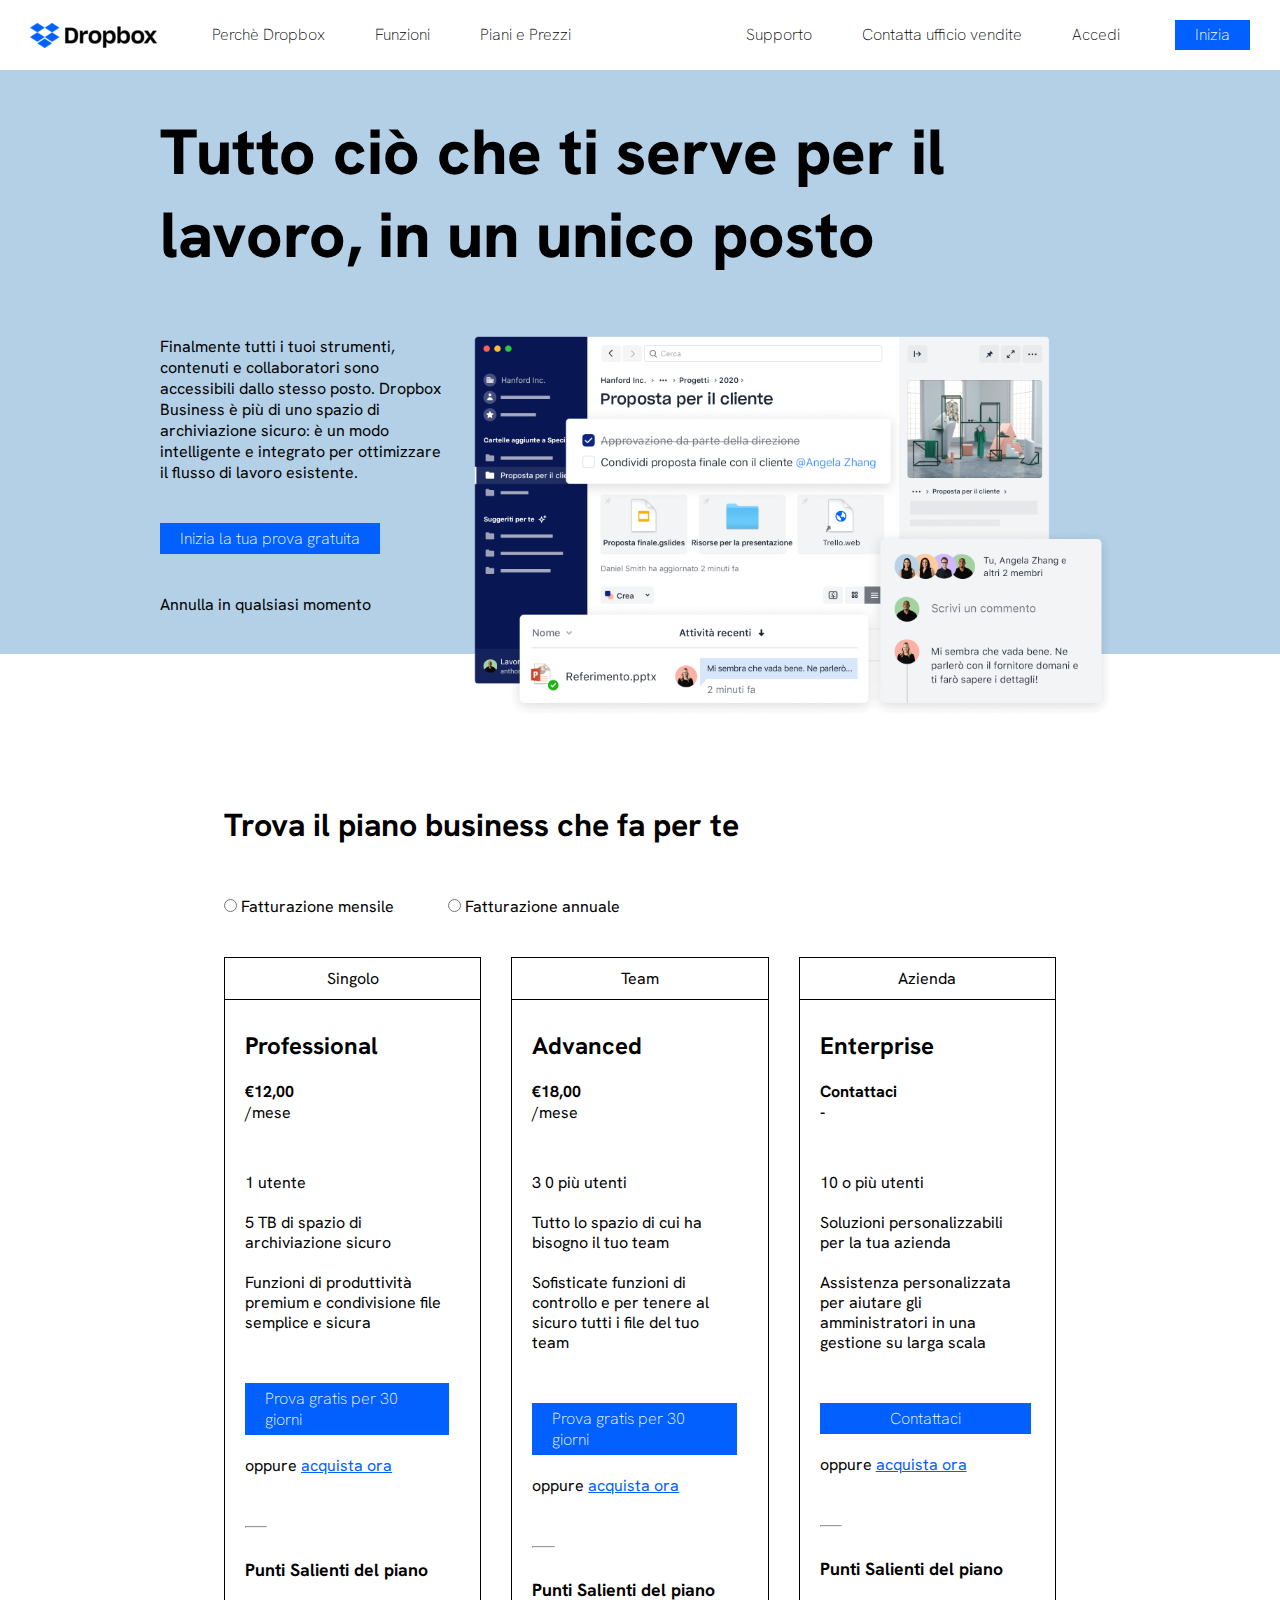
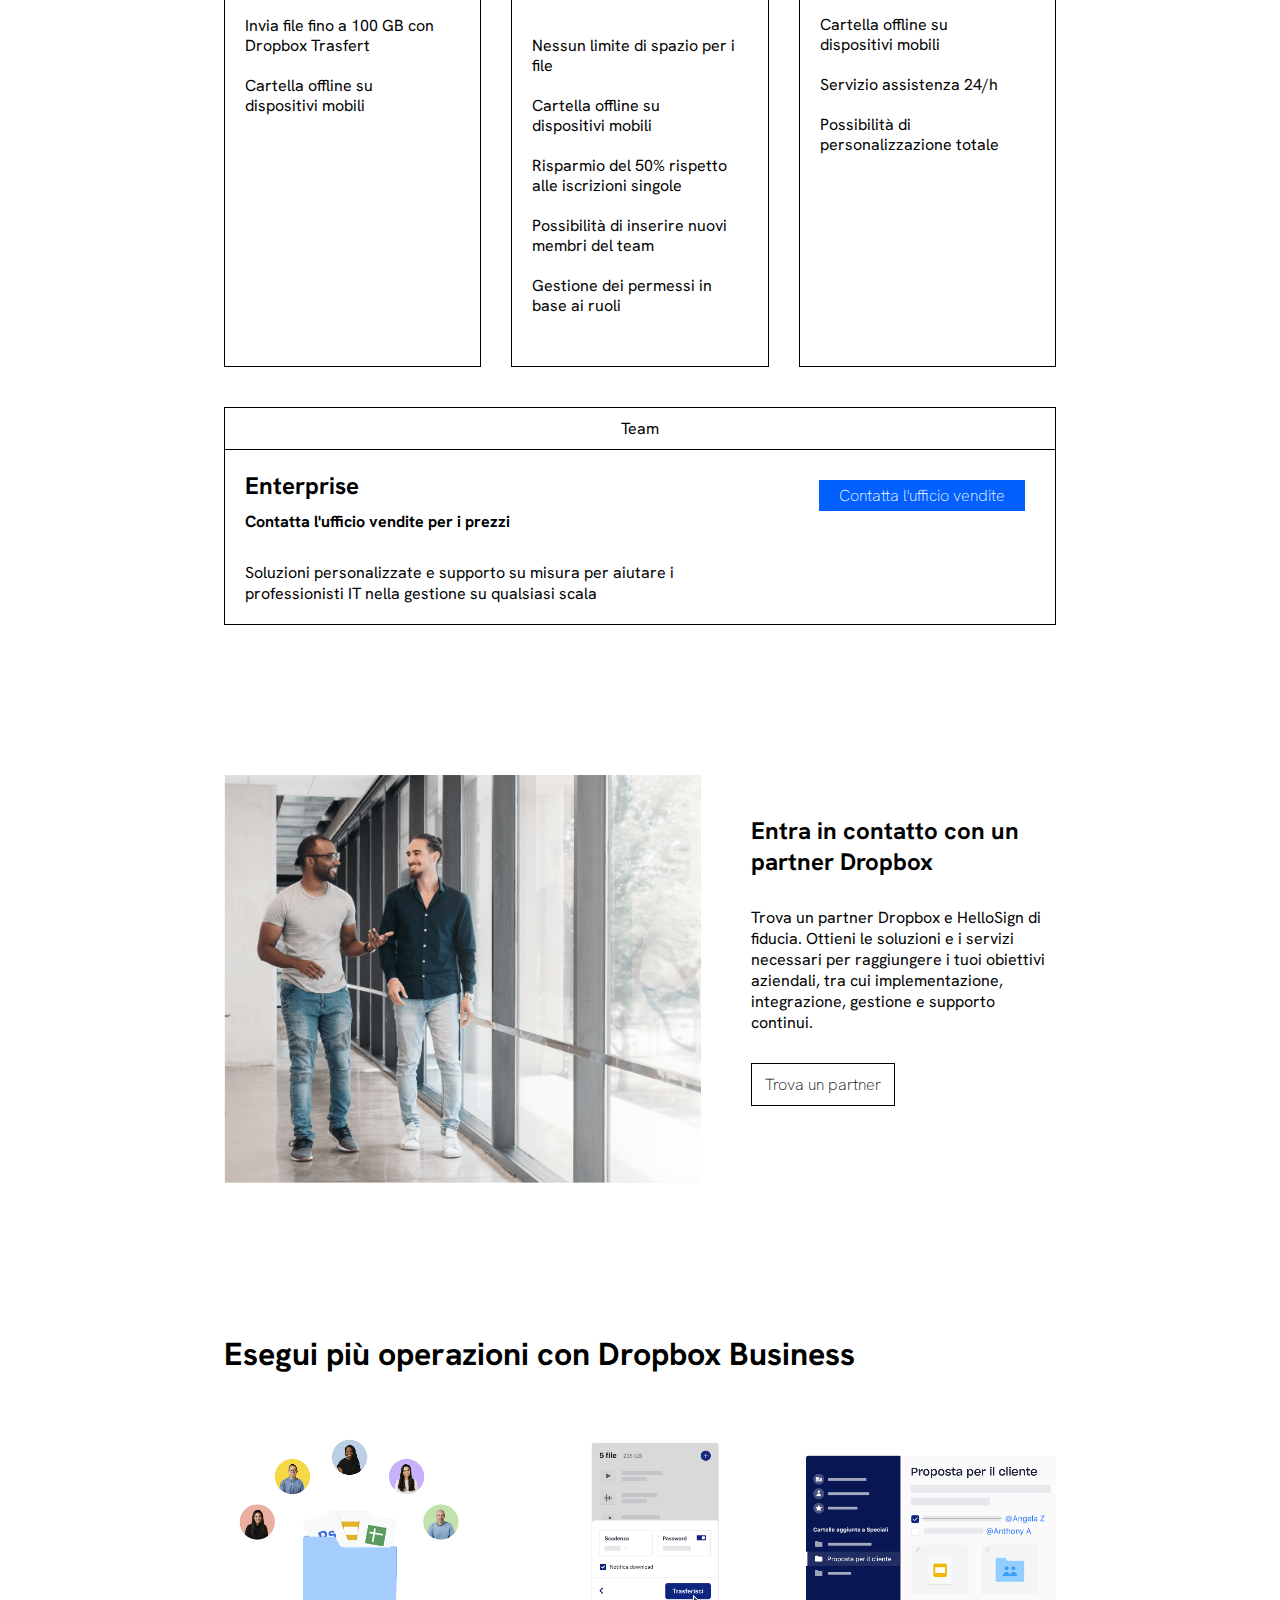
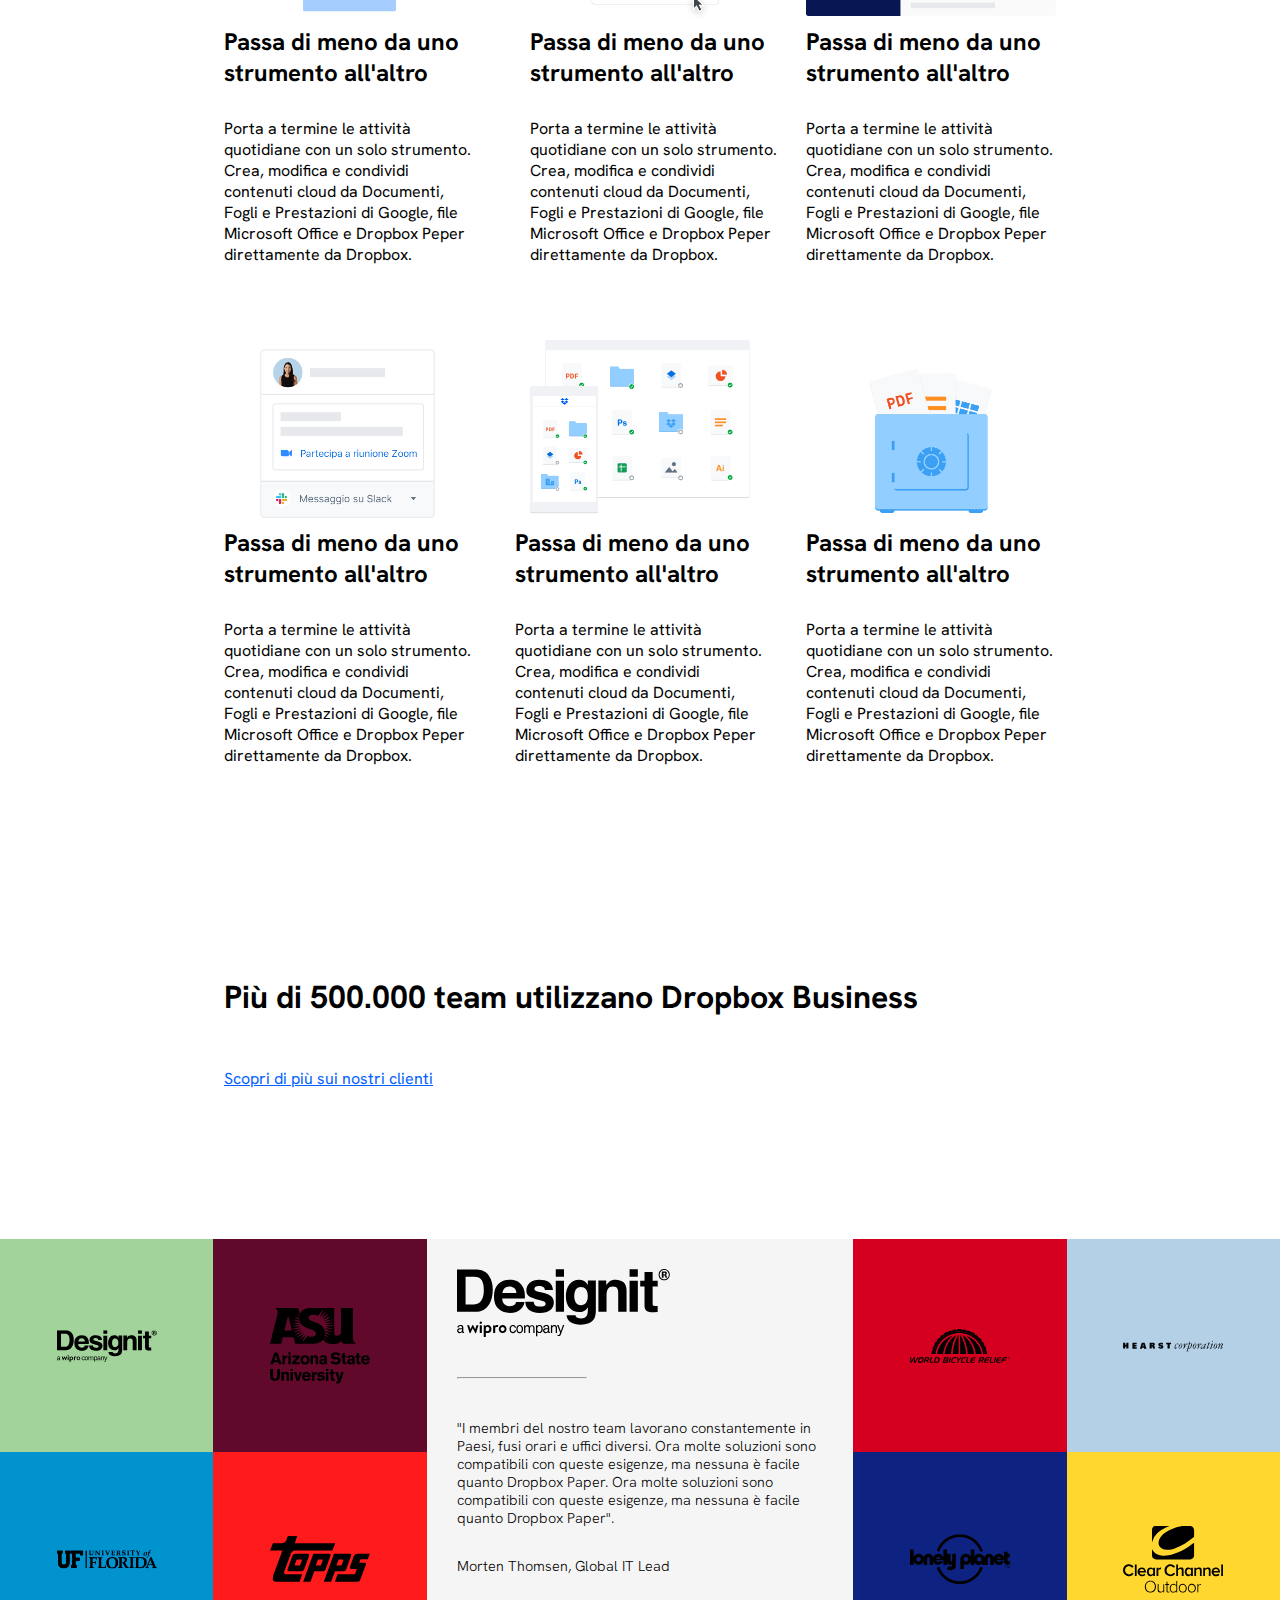
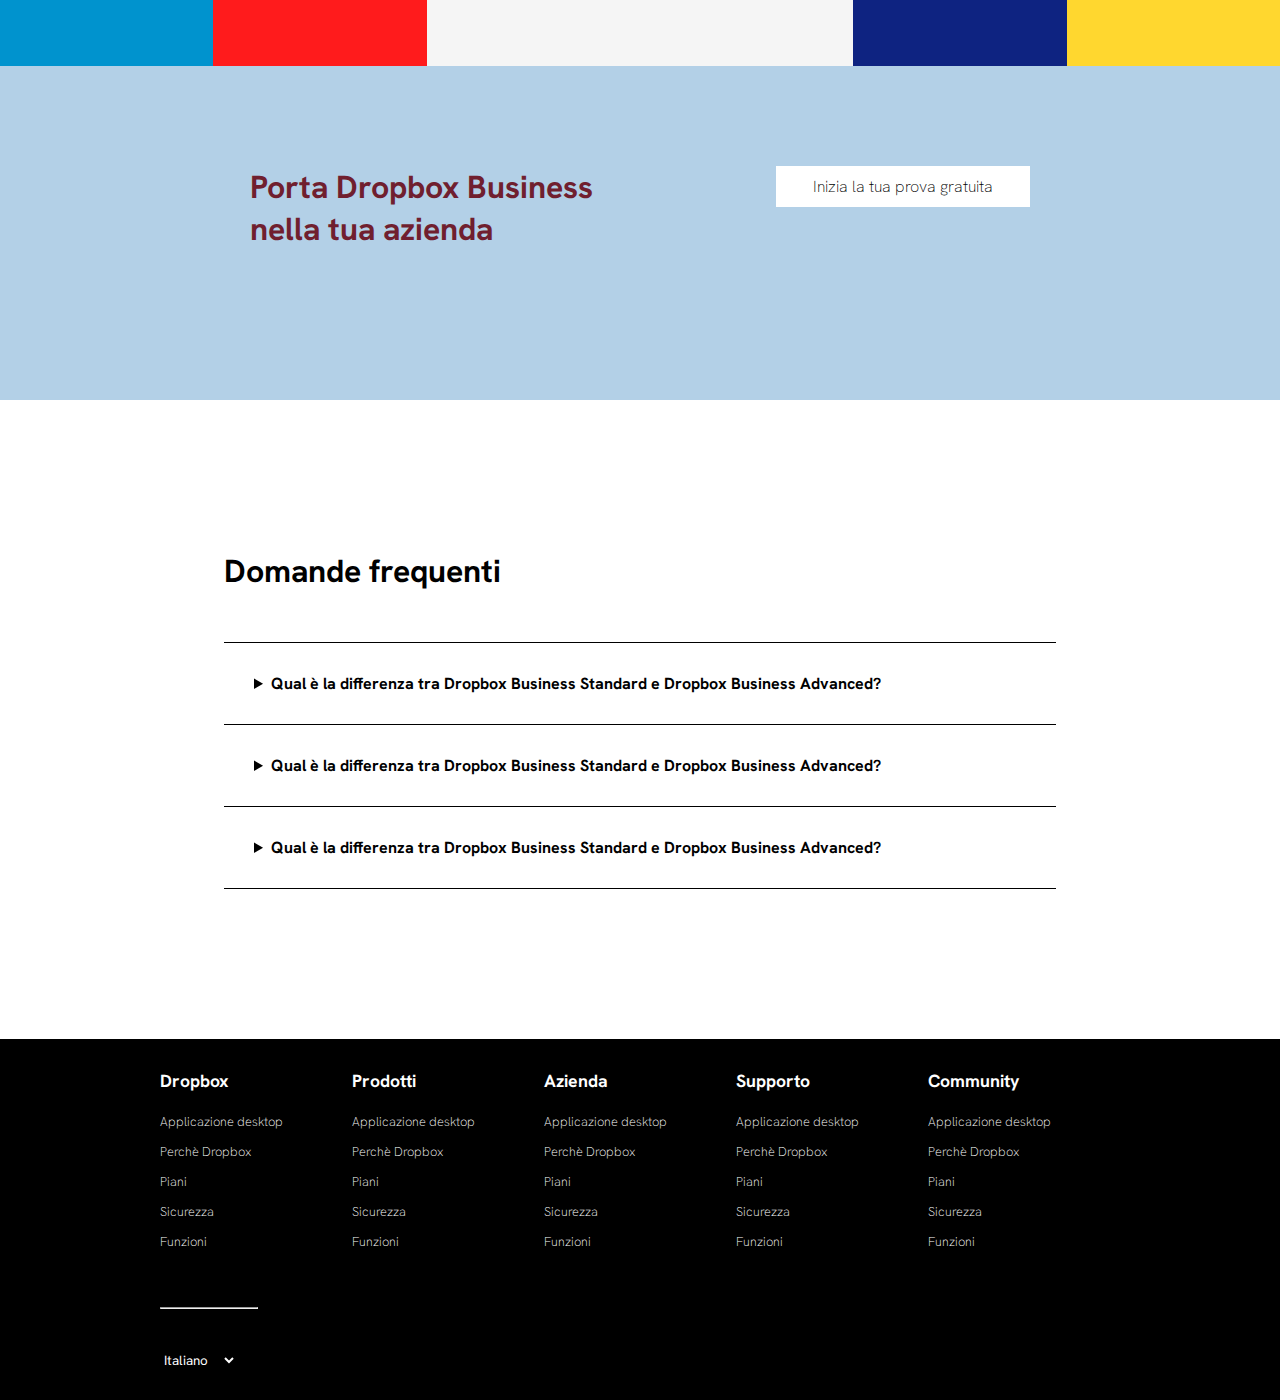
==== commit 5717a186: "fixed css" ====
--- a/index.html
+++ b/index.html
@@ -82,7 +82,7 @@
                     <div class="dropdown-button">
                         <a href="#">Supporto</a>
                     </div>
-                    <div class="dropdown-menu">
+                    <div class="dropdown-menu right">
                         <ul>
                             <li><a href="#">Centro assistenza</a></li>
                             <li><a href="#">Forum della community</a></li>
@@ -132,12 +132,10 @@
         <section id="piani-pagamento" class="container-section">
             <div>
                 <h2>Trova il piano business che fa per te</h2>
-                <label for="fatturazione-mensile" class="checkbox">
-                    <input type="radio" id="fatturazione-mensile"> Fatturazione mensile
-                </label>
-                <label for="fatturazione-annuale" class="checkbox">
-                    <input type="radio" id="fatturazione-annuale"> Fatturazione annuale
-                </label>
+                <input type="radio" name="fatturazione">
+                    <label for="fatturazione-mensile" id="fatturazione-mensile">Fatturazione mensile</label>
+                <input type="radio" name="fatturazione" class="checkbox">
+                    <label for="fatturazione-annuale" id="fatturazione-annuale">Fatturazione annuale</label>
             </div>
             <div class="d-flex">
                 <div class="box margin-right">
@@ -250,7 +248,7 @@
                         <div class="info-team">
                             <h3>Enterprise</h3>
                             <p class="bold">Contatta l'ufficio vendite per i prezzi<br></p>
-                            <p class="sub-text">Soluzioni personalizzate e supporto su misura per aiutare i professionisti IT nella gestione su qualsiasi scala</p>
+                            <p class="padding-top">Soluzioni personalizzate e supporto su misura per aiutare i professionisti IT nella gestione su qualsiasi scala</p>
                         </div>
                         <div class="button-team">
                             <a href="#" class=" button-blue dark">Contatta l'ufficio vendite</a>
--- a/css/style.css
+++ b/css/style.css
@@ -46,9 +46,16 @@
 .margin-top{
     margin-top: 150px;
 }
+.margin-right{
+    margin-right: 30px;
+}
 .d-flex{
     display: flex;
     flex-flow: row nowrap;
+}
+.flex-start{
+    justify-content: space-between;
+    align-items: flex-start;
 }
 .flex-space-between{
     justify-content: space-between;
@@ -86,6 +93,9 @@
     font-size: 2em;
     padding-bottom: 50px;
 }
+h3{
+    font-size: 1.5em;
+}
 ul li{
     list-style: none;
     line-height: 20px;
@@ -93,6 +103,14 @@
 img{
     display: block;
     width: 100%;
+}
+.bold{
+    font-weight: 700;
+}
+.link-border{
+    text-decoration: underline;
+    color: var(--color-button);
+    font-weight: 400;
 }
 /* header nav */
 nav{
@@ -130,17 +148,14 @@
     bottom: -60px;
 }
 /* section 1*/
-.checkbox{
-    margin-right: 50px;
+input[type = radio].checkbox{
+    margin-left: 50px;
 }
 .box{
     width: calc(100%/3);
     border: 1px solid black;
     margin-top: 40px;
 }
-.margin-right{
-    margin-right: 30px;
-}
 .user{
     border-bottom: 1px solid black;
     text-align: center;
@@ -160,22 +175,11 @@
 .size-button{
     padding: 0px 50px;
 }
-.link-border{
-    text-decoration: underline;
-    color: var(--color-button);
-    font-weight: 400;
-}
 hr{
     width: 10%;
 }
 .checkmark{
     color: var(--color-button);
-}
-h3{
-    font-size: 1.5em;
-}
-.bold{
-    font-weight: 700;
 }
 .box-team{
     border: 1px solid black;
@@ -184,18 +188,11 @@
 .info-team{
     width: 60%;
     padding: 20px;
-}
-.sub-text{
-   padding-top: 50px;
 }
 .button-team{
     width: 30%;
     padding: 30px;
     text-align: end;
-}
-.flex-start{
-    justify-content: space-between;
-    align-items: flex-start;
 }
 .info-team h3{
     padding-bottom: 10px;
@@ -398,6 +395,7 @@
 .dropdown-menu{
     display: none;
     position: absolute;
+    left: 0;
     width: 300px;
     padding: 15px 20px;
     text-align: justify;
